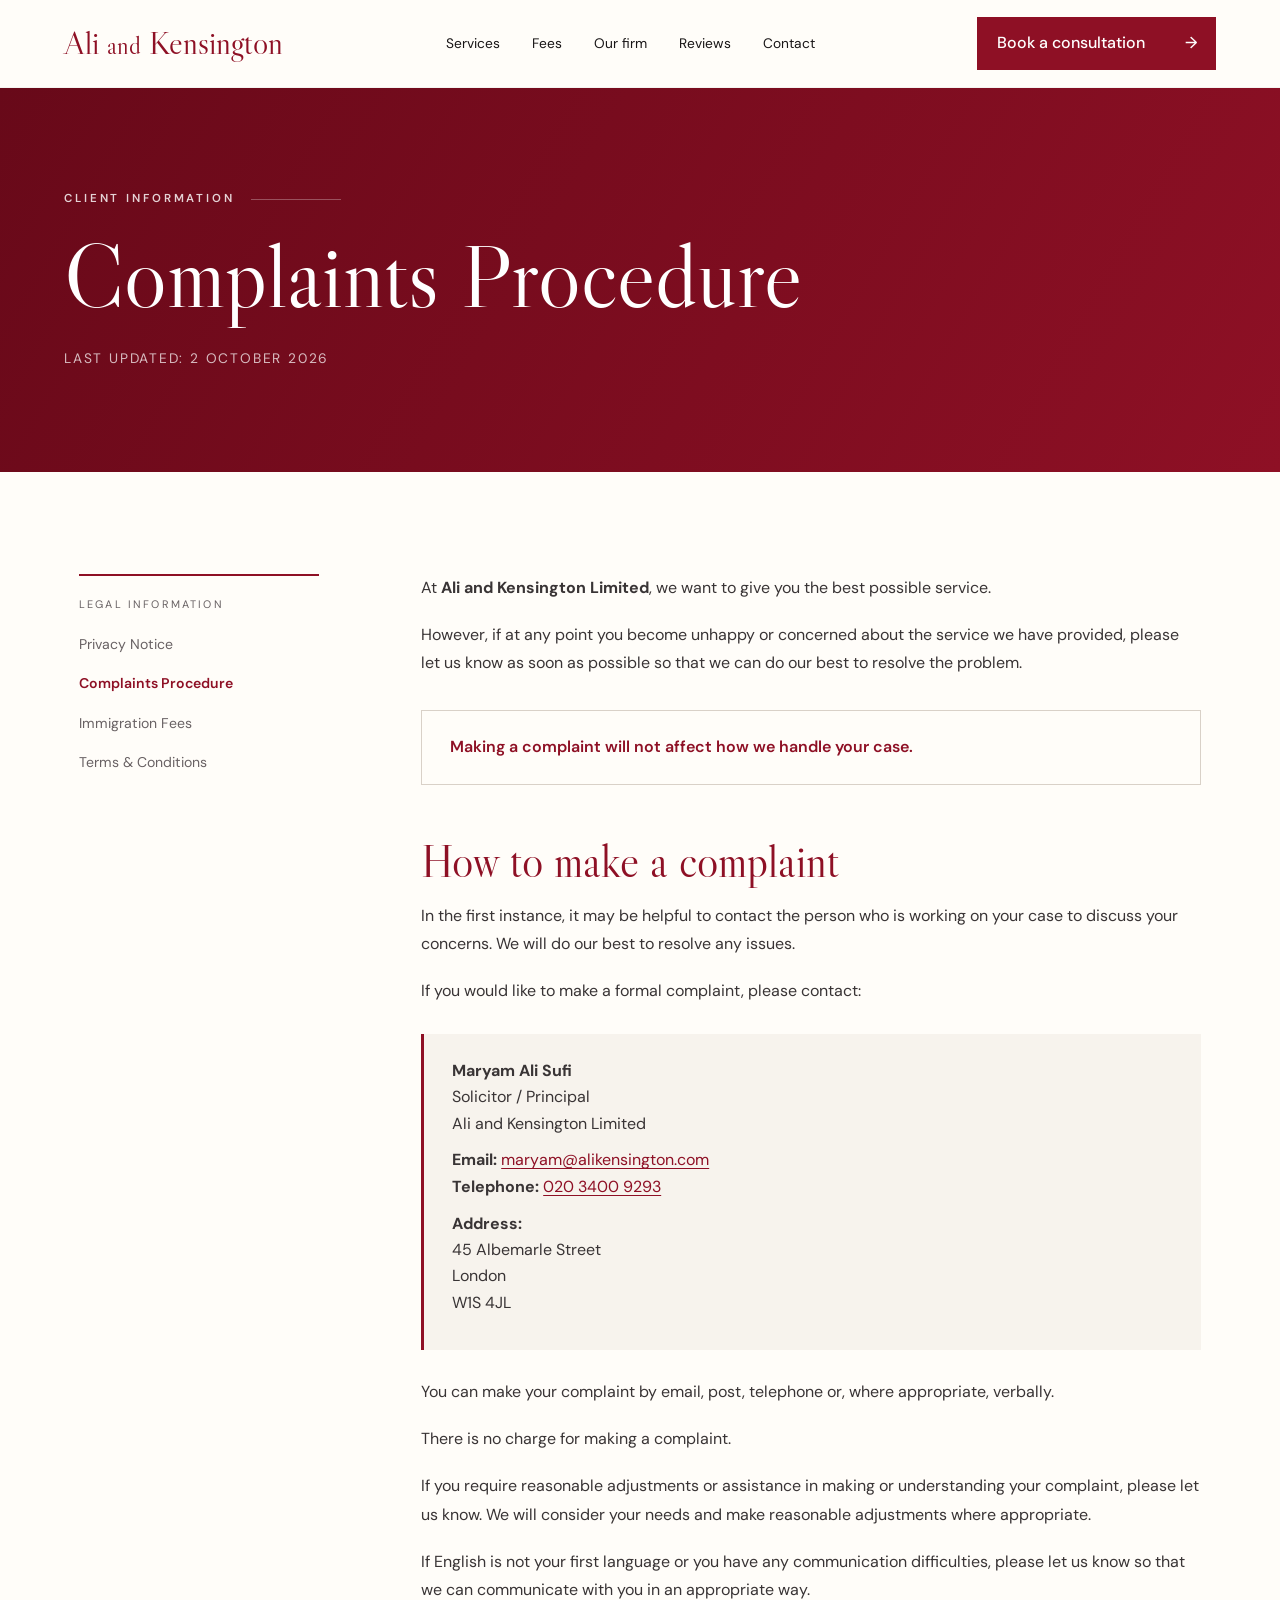
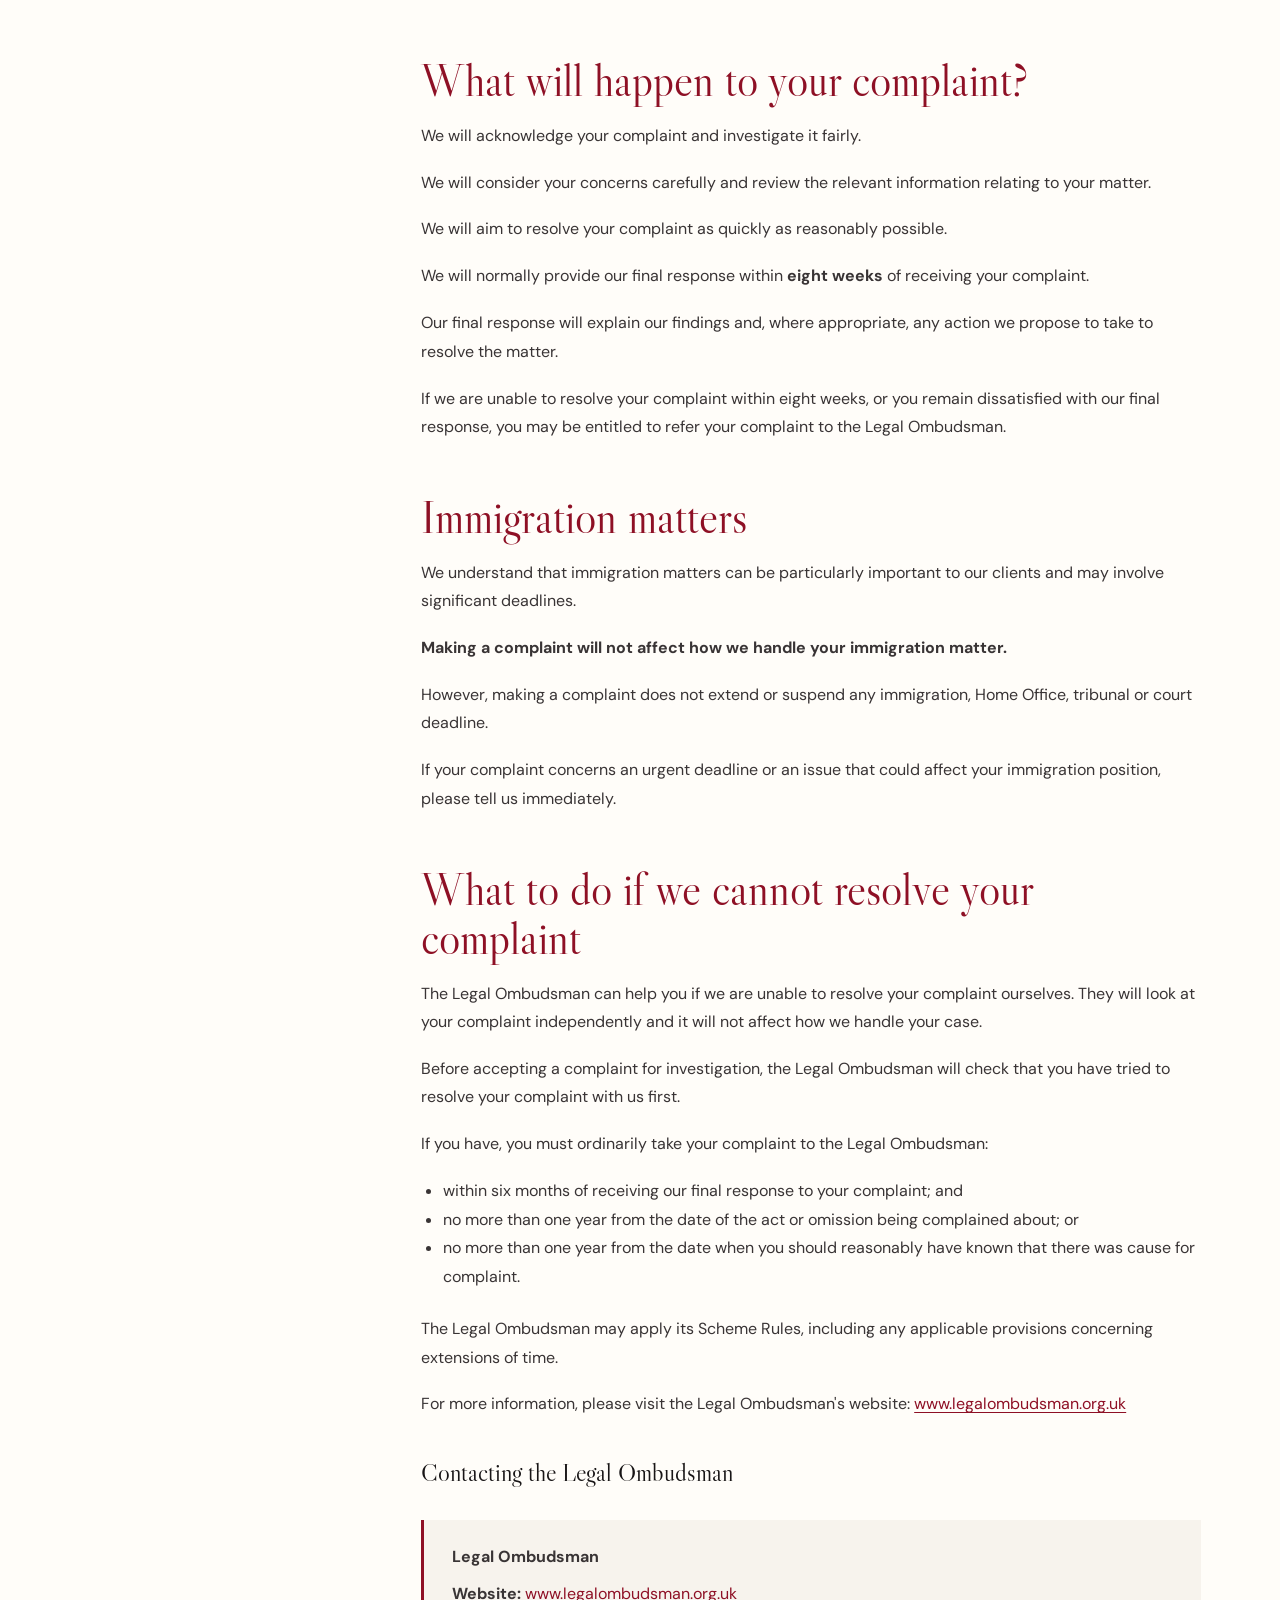
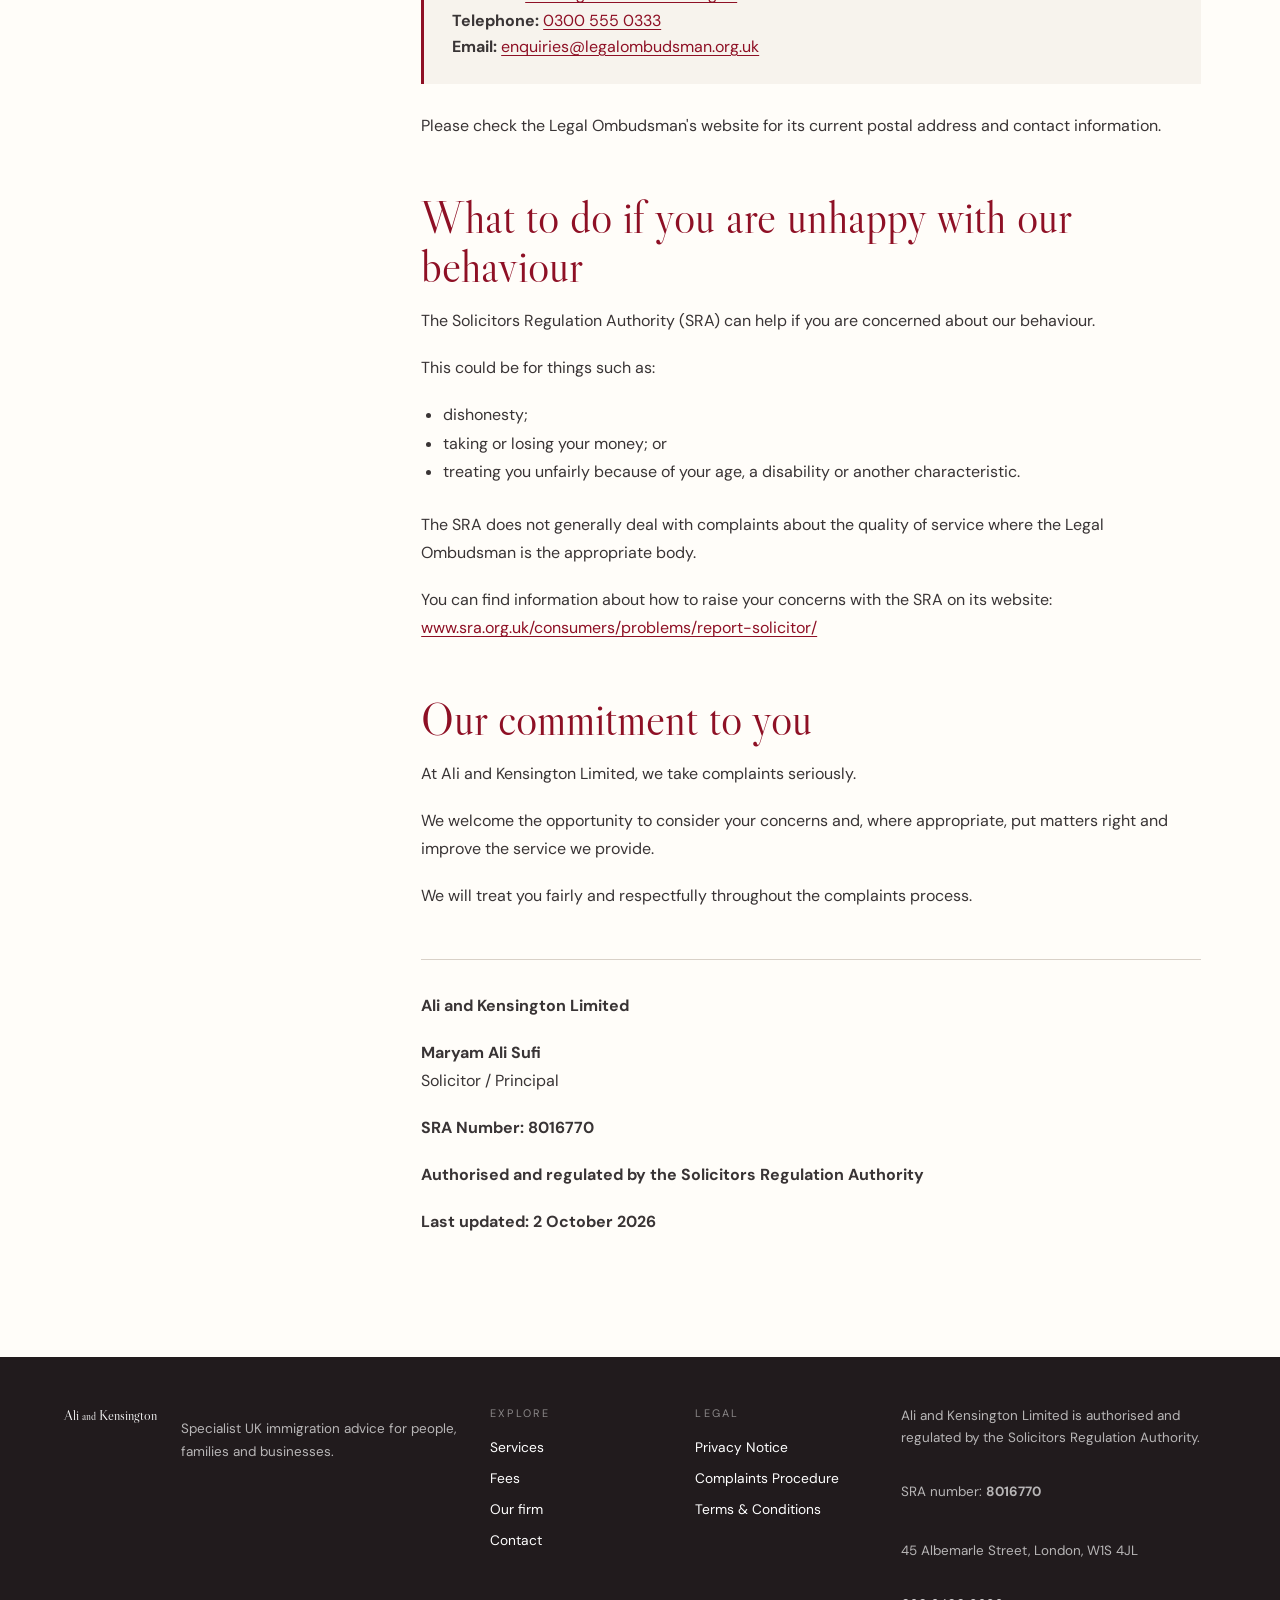
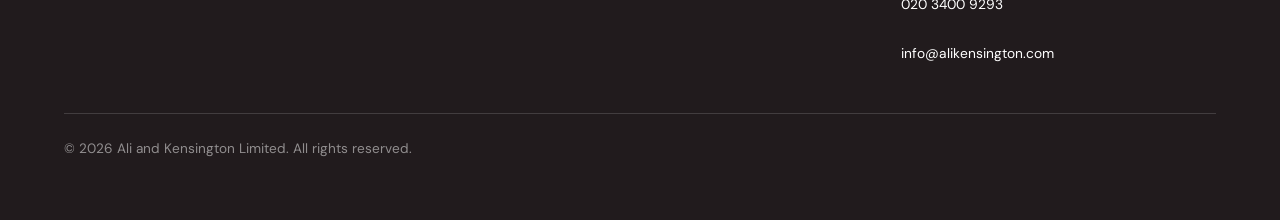
==== complaints.html @ 6d75849b "Add regulatory and legal information pages" ====
<!doctype html>
<html lang="en-GB">
<head>
  <meta charset="utf-8">
  <meta name="viewport" content="width=device-width, initial-scale=1">
  <meta name="description" content="Complaints procedure for Ali and Kensington Limited.">
  <meta name="theme-color" content="#8e1025">
  <title>Complaints Procedure | Ali and Kensington</title>
  <link rel="preconnect" href="https://fonts.googleapis.com">
  <link rel="preconnect" href="https://fonts.gstatic.com" crossorigin>
  <link href="https://fonts.googleapis.com/css2?family=DM+Sans:wght@400;500;600&family=Libre+Caslon+Display&display=swap" rel="stylesheet">
  <link rel="stylesheet" href="styles.css">
  <link rel="stylesheet" href="legal.css">
</head>
<body>
  <a class="skip-link" href="#main">Skip to content</a>
  <header class="site-header" data-header>
    <a class="wordmark" href="index.html" aria-label="Ali and Kensington home">Ali <span>and</span> Kensington</a>
    <button class="menu-toggle" type="button" aria-expanded="false" aria-controls="site-nav"><span></span><span></span><span></span><span class="sr-only">Open navigation</span></button>
    <nav id="site-nav" class="site-nav" aria-label="Main navigation">
      <a href="index.html#services">Services</a><a href="fees.html">Fees</a><a href="index.html#firm">Our firm</a><a href="index.html#reviews">Reviews</a><a href="index.html#contact">Contact</a>
    </nav>
    <a class="button header-cta" href="index.html#contact">Book a consultation <span aria-hidden="true">→</span></a>
  </header>
  <main id="main">
    <section class="legal-hero"><div class="legal-hero-inner"><p class="eyebrow">Client information</p><h1>Complaints Procedure</h1><p class="legal-hero-meta">Last updated: 2 October 2026</p></div></section>
    <div class="legal-layout">
      <nav class="legal-nav" aria-label="Legal pages"><p>Legal information</p><a href="privacy.html">Privacy Notice</a><a href="complaints.html" aria-current="page">Complaints Procedure</a><a href="fees.html">Immigration Fees</a><a href="terms.html">Terms &amp; Conditions</a></nav>
      <article class="legal-content">
        <p>At <strong>Ali and Kensington Limited</strong>, we want to give you the best possible service.</p>
        <p>However, if at any point you become unhappy or concerned about the service we have provided, please let us know as soon as possible so that we can do our best to resolve the problem.</p>
        <div class="legal-callout">Making a complaint will not affect how we handle your case.</div>

        <h2>How to make a complaint</h2>
        <p>In the first instance, it may be helpful to contact the person who is working on your case to discuss your concerns. We will do our best to resolve any issues.</p>
        <p>If you would like to make a formal complaint, please contact:</p>
        <div class="legal-contact">
          <p><strong>Maryam Ali Sufi</strong><br>Solicitor / Principal<br>Ali and Kensington Limited</p>
          <p><strong>Email:</strong> <a href="mailto:maryam@alikensington.com">maryam@alikensington.com</a><br><strong>Telephone:</strong> <a href="tel:+442034009293">020 3400 9293</a></p>
          <address><strong>Address:</strong><br>45 Albemarle Street<br>London<br>W1S 4JL</address>
        </div>
        <p>You can make your complaint by email, post, telephone or, where appropriate, verbally.</p>
        <p>There is no charge for making a complaint.</p>
        <p>If you require reasonable adjustments or assistance in making or understanding your complaint, please let us know. We will consider your needs and make reasonable adjustments where appropriate.</p>
        <p>If English is not your first language or you have any communication difficulties, please let us know so that we can communicate with you in an appropriate way.</p>

        <h2>What will happen to your complaint?</h2>
        <p>We will acknowledge your complaint and investigate it fairly.</p>
        <p>We will consider your concerns carefully and review the relevant information relating to your matter.</p>
        <p>We will aim to resolve your complaint as quickly as reasonably possible.</p>
        <p>We will normally provide our final response within <strong>eight weeks</strong> of receiving your complaint.</p>
        <p>Our final response will explain our findings and, where appropriate, any action we propose to take to resolve the matter.</p>
        <p>If we are unable to resolve your complaint within eight weeks, or you remain dissatisfied with our final response, you may be entitled to refer your complaint to the Legal Ombudsman.</p>

        <h2>Immigration matters</h2>
        <p>We understand that immigration matters can be particularly important to our clients and may involve significant deadlines.</p>
        <p><strong>Making a complaint will not affect how we handle your immigration matter.</strong></p>
        <p>However, making a complaint does not extend or suspend any immigration, Home Office, tribunal or court deadline.</p>
        <p>If your complaint concerns an urgent deadline or an issue that could affect your immigration position, please tell us immediately.</p>

        <h2>What to do if we cannot resolve your complaint</h2>
        <p>The Legal Ombudsman can help you if we are unable to resolve your complaint ourselves. They will look at your complaint independently and it will not affect how we handle your case.</p>
        <p>Before accepting a complaint for investigation, the Legal Ombudsman will check that you have tried to resolve your complaint with us first.</p>
        <p>If you have, you must ordinarily take your complaint to the Legal Ombudsman:</p>
        <ul><li>within six months of receiving our final response to your complaint; and</li><li>no more than one year from the date of the act or omission being complained about; or</li><li>no more than one year from the date when you should reasonably have known that there was cause for complaint.</li></ul>
        <p>The Legal Ombudsman may apply its Scheme Rules, including any applicable provisions concerning extensions of time.</p>
        <p>For more information, please visit the Legal Ombudsman's website: <a href="https://www.legalombudsman.org.uk/" target="_blank" rel="noreferrer">www.legalombudsman.org.uk</a></p>

        <h3>Contacting the Legal Ombudsman</h3>
        <div class="legal-contact"><p><strong>Legal Ombudsman</strong></p><p><strong>Website:</strong> <a href="https://www.legalombudsman.org.uk/" target="_blank" rel="noreferrer">www.legalombudsman.org.uk</a><br><strong>Telephone:</strong> <a href="tel:03005550333">0300 555 0333</a><br><strong>Email:</strong> <a href="mailto:enquiries@legalombudsman.org.uk">enquiries@legalombudsman.org.uk</a></p></div>
        <p>Please check the Legal Ombudsman's website for its current postal address and contact information.</p>

        <h2>What to do if you are unhappy with our behaviour</h2>
        <p>The Solicitors Regulation Authority (SRA) can help if you are concerned about our behaviour.</p>
        <p>This could be for things such as:</p>
        <ul><li>dishonesty;</li><li>taking or losing your money; or</li><li>treating you unfairly because of your age, a disability or another characteristic.</li></ul>
        <p>The SRA does not generally deal with complaints about the quality of service where the Legal Ombudsman is the appropriate body.</p>
        <p>You can find information about how to raise your concerns with the SRA on its website: <a href="https://www.sra.org.uk/consumers/problems/report-solicitor/" target="_blank" rel="noreferrer">www.sra.org.uk/consumers/problems/report-solicitor/</a></p>

        <h2>Our commitment to you</h2>
        <p>At Ali and Kensington Limited, we take complaints seriously.</p>
        <p>We welcome the opportunity to consider your concerns and, where appropriate, put matters right and improve the service we provide.</p>
        <p>We will treat you fairly and respectfully throughout the complaints process.</p>
        <div class="legal-signoff"><p><strong>Ali and Kensington Limited</strong></p><p><strong>Maryam Ali Sufi</strong><br>Solicitor / Principal</p><p><strong>SRA Number: 8016770</strong></p><p><strong>Authorised and regulated by the Solicitors Regulation Authority</strong></p><p><strong>Last updated: 2 October 2026</strong></p></div>
      </article>
    </div>
  </main>
  <footer class="site-footer">
    <div class="footer-brand"><a class="wordmark" href="index.html">Ali <span>and</span> Kensington</a><p>Specialist UK immigration advice for people, families and businesses.</p></div>
    <nav class="footer-links" aria-label="Services and contact"><p>Explore</p><a href="index.html#services">Services</a><a href="fees.html">Fees</a><a href="index.html#firm">Our firm</a><a href="index.html#contact">Contact</a></nav>
    <nav class="footer-links" aria-label="Legal information"><p>Legal</p><a href="privacy.html">Privacy Notice</a><a href="complaints.html">Complaints Procedure</a><a href="terms.html">Terms &amp; Conditions</a></nav>
    <div class="footer-regulatory"><p>Ali and Kensington Limited is authorised and regulated by the Solicitors Regulation Authority.</p><p>SRA number: <strong>8016770</strong></p><address>45 Albemarle Street, London, W1S 4JL</address><a href="tel:+442034009293">020 3400 9293</a><a href="mailto:info@alikensington.com">info@alikensington.com</a></div>
    <p class="copyright">© <span data-year></span> Ali and Kensington Limited. All rights reserved.</p>
  </footer>
  <script src="script.js"></script>
</body>
</html>
---- styles.css ----
:root{--burgundy:#8e1025;--burgundy-dark:#680919;--ivory:#f7f3ed;--paper:#fffdf9;--ink:#181516;--muted:#686163;--line:#d9d1c8;--sans:"DM Sans",sans-serif;--serif:"Libre Caslon Display",Georgia,serif}
*{box-sizing:border-box}html{scroll-behavior:smooth}body{margin:0;background:var(--paper);color:var(--ink);font-family:var(--sans);line-height:1.55}a{color:inherit}.skip-link{position:fixed;left:1rem;top:-5rem;background:var(--ink);color:#fff;padding:.75rem 1rem;z-index:100}.skip-link:focus{top:1rem}.sr-only{position:absolute;width:1px;height:1px;padding:0;margin:-1px;overflow:hidden;clip:rect(0,0,0,0);white-space:nowrap;border:0}.site-header{height:88px;display:grid;grid-template-columns:auto 1fr auto;align-items:center;gap:3rem;padding:0 clamp(1.5rem,5vw,5rem);background:rgba(255,253,249,.96);position:relative;z-index:20;border-bottom:1px solid rgba(0,0,0,.04)}.wordmark{text-decoration:none;color:var(--burgundy);font-family:var(--serif);font-size:clamp(1.45rem,2.5vw,2.4rem);white-space:nowrap}.wordmark span{font-size:.78em}.site-nav{justify-self:center;display:flex;gap:2rem}.site-nav a,.site-footer a{text-decoration:none;font-size:.86rem}.site-nav a:hover,.site-footer a:hover{color:var(--burgundy)}.button{display:inline-flex;align-items:center;justify-content:space-between;gap:2.5rem;background:var(--burgundy);color:#fff;text-decoration:none;padding:1rem 1.35rem;font-weight:500;border:1px solid var(--burgundy);transition:.2s ease}.button:hover{background:var(--burgundy-dark);transform:translateY(-1px)}.header-cta{padding:.85rem 1.15rem}.menu-toggle{display:none;background:none;border:0;padding:.5rem}.menu-toggle span:not(.sr-only){display:block;width:25px;height:2px;background:var(--burgundy);margin:5px}.hero{min-height:650px;display:grid;grid-template-columns:3fr 2fr;background:var(--ivory)}.hero-copy{display:flex;flex-direction:column;justify-content:center;padding:5rem clamp(1.5rem,5vw,5rem)}.eyebrow{text-transform:uppercase;letter-spacing:.25em;font-size:.72rem;font-weight:600;margin:0 0 1.5rem;display:flex;align-items:center;gap:1rem}.eyebrow:after{content:"";width:90px;height:1px;background:currentColor;opacity:.35}.hero h1,.section h2,.consultation h2{font-family:var(--serif);font-weight:400;line-height:1.02;margin:0}.hero h1{font-size:clamp(3.3rem,6vw,6.2rem);color:var(--burgundy);max-width:800px}.hero-intro{font-size:clamp(1.05rem,1.5vw,1.35rem);max-width:650px;color:#3e393a;margin:1.5rem 0 2rem}.experience{display:flex;align-items:center;gap:1rem;margin:0 0 2rem}.experience strong{font-family:var(--serif);font-size:3.4rem;font-weight:400;color:var(--burgundy);border-right:1px solid #b99ca1;padding-right:1rem;line-height:1}.experience span{text-transform:uppercase;letter-spacing:.23em;font-size:.7rem}.hero-copy>.button{align-self:flex-start}.hero-image{background:url("assets/london-hero.jpg") center/cover no-repeat;min-height:580px}.section{padding:6rem clamp(1.5rem,5vw,5rem)}.section-heading{display:grid;grid-template-columns:1.6fr .8fr;gap:7rem;align-items:end;margin-bottom:3rem}.section-heading h2,.proof h2{font-size:clamp(2.8rem,4.6vw,5rem);max-width:850px}.section-heading>div:last-child{max-width:440px}.text-link{display:inline-block;color:var(--burgundy);text-decoration:none;margin-top:1rem;font-weight:600}.service-grid{display:grid;grid-template-columns:repeat(5,1fr);gap:1px;background:var(--line);border:1px solid var(--line)}.service-grid article{background:var(--ivory);padding:2rem 1.5rem;min-height:300px;display:flex;flex-direction:column}.service-icon{font-family:var(--serif);color:var(--burgundy);font-size:1.4rem}.service-grid h3,.proof-grid h3{font-family:var(--serif);font-size:1.55rem;font-weight:400;margin:1.2rem 0 .5rem}.service-grid p,.proof-grid p{color:var(--muted);font-size:.9rem}.service-grid a{margin-top:auto;color:var(--burgundy);text-decoration:none;font-size:.86rem;font-weight:600}.proof{background:#f1ece5;display:grid;grid-template-columns:1fr 1.4fr;gap:5rem;align-items:center}.proof-grid{display:grid;grid-template-columns:repeat(3,1fr)}.proof-grid article{padding:1rem 2rem;border-left:1px solid var(--line)}.proof-grid span{color:var(--burgundy);font-size:.75rem;letter-spacing:.2em}.consultation{background:linear-gradient(110deg,var(--burgundy),#720b1c 68%,#3f0710);color:#fff;padding:5rem clamp(1.5rem,5vw,5rem);display:grid;grid-template-columns:1.7fr 1fr;gap:5rem;align-items:center}.consultation h2{font-size:clamp(3rem,5vw,5.6rem)}.consultation p{font-size:1.1rem}.consultation address{font-style:normal;border-left:1px solid rgba(255,255,255,.35);padding-left:3rem;display:flex;flex-direction:column}.consultation address strong{font-family:var(--serif);font-size:1.5rem;margin-bottom:.5rem}.button-light{background:var(--paper);color:var(--burgundy);border-color:var(--paper);margin-top:1.5rem;align-self:flex-start}.site-footer{padding:3rem clamp(1.5rem,5vw,5rem);display:grid;grid-template-columns:1fr 1fr auto;gap:2rem;align-items:center}.site-footer>p{color:var(--muted);font-size:.85rem}.site-footer>div{display:flex;gap:1.5rem}.copyright{grid-column:1/-1;border-top:1px solid var(--line);padding-top:1.5rem;margin-top:1rem}.menu-open{overflow:hidden}
@media(max-width:1050px){.site-header{gap:1.5rem}.site-nav{gap:1rem}.header-cta{display:none}.hero{grid-template-columns:1.2fr 1fr}.section-heading{gap:3rem}.service-grid{grid-template-columns:repeat(2,1fr)}.service-grid article:last-child{grid-column:1/-1}.proof{grid-template-columns:1fr}.site-footer{grid-template-columns:1fr auto}.site-footer>p:not(.copyright){display:none}}
@media(max-width:760px){.site-header{height:76px;padding:0 1.25rem;grid-template-columns:1fr auto}.menu-toggle{display:block}.site-nav{display:none;position:absolute;top:76px;inset-inline:0;background:var(--paper);padding:1.5rem;flex-direction:column;border-top:1px solid var(--line);box-shadow:0 18px 30px rgba(30,10,10,.12)}.site-nav.open{display:flex}.hero{display:flex;flex-direction:column;min-height:auto}.hero-copy{padding:4rem 1.25rem 3rem}.hero h1{font-size:clamp(3rem,14vw,4.5rem)}.hero-image{min-height:390px;order:-1}.section{padding:4.5rem 1.25rem}.section-heading{grid-template-columns:1fr;gap:1.5rem}.section-heading h2,.proof h2{font-size:2.9rem}.service-grid{grid-template-columns:1fr}.service-grid article,.service-grid article:last-child{grid-column:auto;min-height:235px}.proof{gap:2rem}.proof-grid{grid-template-columns:1fr}.proof-grid article{padding:1.5rem 0;border-left:0;border-top:1px solid var(--line)}.consultation{grid-template-columns:1fr;gap:2rem;padding:4rem 1.25rem}.consultation address{padding-left:0;border-left:0;border-top:1px solid rgba(255,255,255,.35);padding-top:2rem}.site-footer{grid-template-columns:1fr}.site-footer>div{flex-wrap:wrap}.copyright{grid-column:auto}}
@media(prefers-reduced-motion:reduce){html{scroll-behavior:auto}*,*:before,*:after{transition:none!important}}

.reviews{background:var(--paper)}
.reviews-heading{display:grid;grid-template-columns:1.5fr .7fr;gap:5rem;align-items:end;margin-bottom:3.5rem}
.reviews-heading h2{font-size:clamp(2.8rem,4.8vw,5rem);max-width:820px}
.reviews-heading>p{max-width:420px;color:var(--muted);font-size:1.02rem}
.review-grid{display:grid;grid-template-columns:repeat(6,minmax(0,1fr));gap:1.25rem;align-items:start}
.review-card{grid-column:span 2;background:var(--ivory);border:1px solid var(--line);padding:2rem;display:flex;flex-direction:column;min-height:100%;box-shadow:0 18px 45px rgba(46,28,30,.045)}
.review-card:nth-child(4),.review-card:nth-child(5){grid-column:span 3}
.stars{color:#b38319;font-size:1.05rem;letter-spacing:.15em;line-height:1;margin-bottom:1.35rem}
.review-card blockquote{margin:0;color:#343031;font-size:.94rem;line-height:1.72}
.review-card blockquote p:first-child{margin-top:0}
.review-card blockquote p:last-child{margin-bottom:0}
.review-card footer{margin-top:2rem;padding-top:1.25rem;border-top:1px solid var(--line);display:flex;flex-direction:column;gap:.15rem}
.review-card footer strong{font-family:var(--serif);font-size:1.25rem;font-weight:400;color:var(--burgundy)}
.review-card footer span{font-size:.75rem;text-transform:uppercase;letter-spacing:.14em;color:var(--muted)}

@media(max-width:1050px){.reviews-heading{gap:3rem}.review-grid{grid-template-columns:repeat(2,minmax(0,1fr))}.review-card,.review-card:nth-child(4),.review-card:nth-child(5){grid-column:span 1}.review-card:last-child{grid-column:1/-1}}
@media(max-width:760px){.reviews-heading{grid-template-columns:1fr;gap:1rem;margin-bottom:2.25rem}.reviews-heading h2{font-size:2.9rem}.reviews-heading>p{margin:0}.review-grid{grid-template-columns:1fr;gap:1rem}.review-card,.review-card:nth-child(4),.review-card:nth-child(5),.review-card:last-child{grid-column:1;padding:1.5rem}.review-card blockquote{font-size:.91rem}.stars{font-size:1rem}}

.people-section{background:var(--burgundy);color:#fff;padding:clamp(4rem,7vw,7rem) clamp(1.5rem,5vw,5rem);display:grid;grid-template-columns:minmax(280px,.72fr) minmax(0,1.28fr);gap:clamp(3rem,7vw,7rem);align-items:center;overflow:hidden}
.people-copy{max-width:560px}
.people-copy h2{font-family:var(--serif);font-size:clamp(3rem,4.8vw,5.2rem);font-weight:400;line-height:1.02;margin:0 0 1.75rem}
.people-copy>p:not(.eyebrow){color:rgba(255,255,255,.78);font-size:1.05rem;line-height:1.75;margin-bottom:1.5rem}
.people-copy .text-link{color:#fff;border-bottom:1px solid rgba(255,255,255,.45);padding-bottom:.25rem}
.people-gallery{display:grid;grid-template-columns:minmax(0,.88fr) minmax(0,1.12fr);grid-template-rows:repeat(2,minmax(190px,1fr));gap:1rem;min-height:620px}
.people-photo{margin:0;overflow:hidden;background:#d8cec3;position:relative}
.people-photo-tall{grid-row:1/-1}
.people-photo img{width:100%;height:100%;display:block;object-fit:cover;filter:saturate(.82) contrast(.97);transition:transform .5s ease}
.people-photo-tall img{object-position:center}
.people-photo:nth-child(2) img{object-position:center 35%}
.people-photo:nth-child(3) img{object-position:center 45%}
.people-photo:hover img{transform:scale(1.015)}

@media(max-width:1050px){.people-section{grid-template-columns:1fr;gap:3rem}.people-copy{max-width:720px}.people-gallery{min-height:560px}}
@media(max-width:760px){.people-section{padding:4.5rem 1.25rem}.people-copy h2{font-size:2.9rem}.people-gallery{grid-template-columns:1fr 1fr;grid-template-rows:340px 190px;gap:.65rem;min-height:0}.people-photo-tall{grid-column:1/-1;grid-row:auto}.people-photo-tall img{object-position:center 42%}.people-photo:nth-child(2),.people-photo:nth-child(3){min-height:190px}}
@media(max-width:420px){.people-gallery{grid-template-columns:1fr;grid-template-rows:330px 200px 200px}.people-photo-tall{grid-column:auto}}

/* Review carousel */
.reviews-intro{max-width:420px;color:var(--muted);font-size:1.02rem}
.reviews-intro>p{margin:0}
.carousel-controls{display:flex;gap:.65rem;margin-top:1.4rem}
.carousel-button{width:46px;height:46px;border:1px solid var(--line);border-radius:50%;background:var(--paper);color:var(--burgundy);font:inherit;font-size:1.15rem;cursor:pointer;transition:background .2s ease,color .2s ease,transform .2s ease}
.carousel-button:hover,.carousel-button:focus-visible{background:var(--burgundy);color:#fff;transform:translateY(-1px)}
.review-grid{display:flex;grid-template-columns:none;gap:1.25rem;overflow-x:auto;scroll-snap-type:x mandatory;scroll-behavior:smooth;scrollbar-width:none;overscroll-behavior-inline:contain;align-items:stretch;padding:0 0 .5rem}
.review-grid::-webkit-scrollbar{display:none}
.review-card,.review-card:nth-child(4),.review-card:nth-child(5){grid-column:auto;flex:0 0 calc((100% - 2.5rem)/3);scroll-snap-align:start;min-height:auto}
.review-more{display:none;margin-top:1rem;padding:0;border:0;background:transparent;color:var(--burgundy);font:600 .86rem var(--sans);text-decoration:underline;text-underline-offset:.25em;cursor:pointer;align-self:flex-start}
.review-dialog{width:min(720px,calc(100% - 2rem));max-height:min(82vh,820px);padding:0;border:0;background:var(--paper);color:var(--ink);box-shadow:0 30px 90px rgba(30,10,15,.32)}
.review-dialog::backdrop{background:rgba(24,12,15,.68);backdrop-filter:blur(3px)}
.review-dialog-inner{padding:clamp(1.5rem,5vw,3.5rem);overflow:auto;max-height:82vh;position:relative}
.review-dialog-close{position:absolute;right:1rem;top:1rem;width:42px;height:42px;border:1px solid var(--line);border-radius:50%;background:var(--paper);color:var(--ink);font:300 1.8rem/1 var(--sans);cursor:pointer}
.review-dialog-copy{font-size:1rem;line-height:1.75;padding-right:1rem}
.review-dialog footer{margin-top:2rem;padding-top:1.25rem;border-top:1px solid var(--line);display:flex;flex-direction:column}
.review-dialog footer strong{font-family:var(--serif);font-size:1.4rem;font-weight:400;color:var(--burgundy)}
.review-dialog footer span{font-size:.75rem;text-transform:uppercase;letter-spacing:.14em;color:var(--muted)}
.dialog-open{overflow:hidden}

@media(max-width:1050px){.review-card,.review-card:nth-child(4),.review-card:nth-child(5),.review-card:last-child{grid-column:auto;flex-basis:calc((100% - 1.25rem)/2)}}
@media(max-width:760px){.reviews-intro{max-width:none}.carousel-controls{margin-top:1.1rem}.review-grid{display:flex;grid-template-columns:none;gap:1rem;margin-inline:-1.25rem;padding:0 1.25rem .5rem;scroll-padding-inline:1.25rem}.review-card,.review-card:nth-child(4),.review-card:nth-child(5),.review-card:last-child{grid-column:auto;flex:0 0 calc(100vw - 3rem);padding:1.5rem}.review-card blockquote.is-truncated{position:relative;max-height:13.25rem;overflow:hidden}.review-card blockquote.is-truncated:after{content:"";position:absolute;inset:auto 0 0;height:4rem;background:linear-gradient(to bottom,rgba(247,243,237,0),var(--ivory) 82%)}.review-more{display:inline-block}.review-dialog{width:calc(100% - 1.5rem);max-height:88vh}.review-dialog-inner{max-height:88vh;padding:4rem 1.35rem 1.75rem}.review-dialog-copy{font-size:.94rem;padding-right:0}}

/* Full-bleed video hero */
.hero{position:relative;isolation:isolate;display:flex;align-items:center;min-height:min(780px,calc(100svh - 88px));overflow:hidden;background:#2b1419}
.hero-media{position:absolute;z-index:-2;inset:0;pointer-events:none}
.hero-video{position:absolute;inset:0;width:100%;height:100%;object-fit:cover;object-position:center;border:0;opacity:0;transition:opacity 1.2s linear;pointer-events:none}
.hero-video.is-active{opacity:1}
.hero-video::-webkit-media-controls,.hero-video::-webkit-media-controls-enclosure,.hero-video::-webkit-media-controls-panel,.hero-video::-webkit-media-controls-play-button,.hero-video::-webkit-media-controls-start-playback-button{display:none!important;-webkit-appearance:none}
.hero-shade{position:absolute;z-index:-1;inset:0;background:linear-gradient(90deg,rgba(20,7,11,.88) 0%,rgba(36,10,16,.7) 38%,rgba(25,9,13,.32) 72%,rgba(15,6,8,.42) 100%),linear-gradient(0deg,rgba(17,5,8,.32),transparent 45%);pointer-events:none}
.hero-copy{position:relative;z-index:1;width:100%;max-width:980px;padding-block:5.5rem;color:#fff}
.hero h1{color:#fff;text-shadow:0 2px 28px rgba(0,0,0,.2)}
.hero-intro{color:rgba(255,255,255,.88);max-width:620px}
.hero .experience strong{color:#fff;border-right-color:rgba(255,255,255,.45)}
.hero-copy>.button{background:var(--burgundy);border-color:rgba(255,255,255,.16);box-shadow:0 12px 35px rgba(29,4,10,.26)}

@media(max-width:760px){.hero{min-height:calc(100svh - 76px);justify-content:flex-end;align-items:stretch}.hero-video{object-position:center}.hero-shade{background:linear-gradient(0deg,rgba(20,7,11,.94) 0%,rgba(32,10,15,.68) 55%,rgba(16,6,9,.28) 100%)}.hero-copy{justify-content:flex-end;padding:5rem 1.25rem 3.5rem}.hero h1{font-size:clamp(3rem,14vw,4.5rem)}}
@media(prefers-reduced-motion:reduce){.hero-media{display:none}}

/* Regulatory footer */
.site-footer{grid-template-columns:minmax(220px,1.25fr) repeat(2,minmax(130px,.55fr)) minmax(260px,1fr);align-items:start;background:#211b1d;color:#fff}
.site-footer .wordmark{color:#fff}
.footer-brand p,.footer-regulatory p{color:rgba(255,255,255,.68);font-size:.84rem;line-height:1.65}
.footer-brand p{max-width:300px}
.footer-links{display:flex;flex-direction:column;gap:.6rem}
.footer-links p{margin:0 0 .35rem;text-transform:uppercase;letter-spacing:.2em;font-size:.68rem;color:rgba(255,255,255,.48)}
.site-footer .footer-links a,.footer-regulatory a{font-size:.86rem;color:#fff;text-decoration:none}
.site-footer .footer-links a:hover,.footer-regulatory a:hover{color:#e8b7bf}
.footer-regulatory{display:flex;flex-direction:column;align-items:flex-start}
.footer-regulatory p{margin:0 0 .5rem}
.footer-regulatory address{font-style:normal;color:rgba(255,255,255,.68);font-size:.84rem;margin:.35rem 0 .5rem}
.footer-regulatory a+a{margin-top:.25rem}
.site-footer .copyright{color:rgba(255,255,255,.5);border-top-color:rgba(255,255,255,.15)}
@media(max-width:1050px){.site-footer{grid-template-columns:1.2fr repeat(2,.7fr)}.footer-regulatory{grid-column:1/-1;border-top:1px solid rgba(255,255,255,.15);padding-top:1.5rem}.site-footer>p:not(.copyright){display:block}}
.footer-brand{display:block}
@media(max-width:1250px){.header-cta{display:none}}
@media(max-width:760px){.site-footer{grid-template-columns:1fr 1fr}.footer-brand,.footer-regulatory,.site-footer .copyright{grid-column:1/-1}.footer-brand{display:block;margin-bottom:1rem}.footer-regulatory{display:flex;margin-top:1rem}.site-footer .copyright{grid-column:1/-1}}
---- legal.css ----
.legal-hero{background:linear-gradient(120deg,var(--burgundy-dark),var(--burgundy));color:#fff;padding:clamp(4rem,8vw,7rem) clamp(1.5rem,5vw,5rem)}
.legal-hero-inner{max-width:1180px;margin:0 auto}
.legal-hero h1{font-family:var(--serif);font-size:clamp(3.4rem,7vw,6.8rem);font-weight:400;line-height:.98;margin:0;max-width:950px}
.legal-hero .eyebrow{color:rgba(255,255,255,.82)}
.legal-hero-meta{margin:1.75rem 0 0;color:rgba(255,255,255,.72);font-size:.86rem;text-transform:uppercase;letter-spacing:.13em}
.legal-layout{display:grid;grid-template-columns:240px minmax(0,780px);gap:clamp(3rem,8vw,8rem);justify-content:center;padding:clamp(4rem,8vw,7.5rem) clamp(1.5rem,5vw,5rem)}
.legal-nav{position:sticky;top:2rem;align-self:start;border-top:2px solid var(--burgundy);padding-top:1.25rem;display:flex;flex-direction:column;gap:.7rem}
.legal-nav p{margin:0 0 .4rem;text-transform:uppercase;letter-spacing:.2em;font-size:.68rem;color:var(--muted)}
.legal-nav a{color:var(--muted);text-decoration:none;font-size:.88rem;padding:.2rem 0}
.legal-nav a:hover,.legal-nav a[aria-current="page"]{color:var(--burgundy)}
.legal-nav a[aria-current="page"]{font-weight:600}
.legal-content{min-width:0}
.legal-content h2{font-family:var(--serif);font-size:clamp(2rem,3.5vw,3rem);font-weight:400;line-height:1.1;color:var(--burgundy);margin:3.25rem 0 1rem}
.legal-content h2:first-child{margin-top:0}
.legal-content h3{font-family:var(--serif);font-size:1.55rem;font-weight:400;margin:2.2rem 0 .7rem}
.legal-content p,.legal-content li{color:#393435;line-height:1.78}
.legal-content p{margin:0 0 1.15rem}
.legal-content address{font-style:normal;color:#393435;line-height:1.78;margin:0 0 1.15rem}
.legal-content ul{padding-left:1.35rem;margin:0 0 1.5rem}
.legal-content a{color:var(--burgundy);text-underline-offset:.2em}
.legal-contact{background:var(--ivory);border-left:3px solid var(--burgundy);padding:1.5rem 1.75rem;margin:1.75rem 0}
.legal-contact p,.legal-contact address{margin:0 0 .65rem;font-style:normal;line-height:1.65}
.legal-contact p:last-child{margin-bottom:0}
.legal-callout{border:1px solid var(--line);padding:1.5rem 1.75rem;margin:2rem 0;color:var(--burgundy);font-weight:600}
.legal-signoff{border-top:1px solid var(--line);margin-top:3rem;padding-top:2rem}
.fee-table-wrap{overflow-x:auto;margin:1.75rem 0 2rem;border:1px solid var(--line)}
.fee-table{width:100%;border-collapse:collapse;min-width:560px}
.fee-table th{background:var(--burgundy);color:#fff;text-align:left;font-size:.72rem;text-transform:uppercase;letter-spacing:.12em;padding:1rem 1.2rem}
.fee-table td{padding:.9rem 1.2rem;border-bottom:1px solid var(--line);vertical-align:top}
.fee-table tr:last-child td{border-bottom:0}
.fee-table tbody tr:nth-child(even){background:var(--ivory)}
.fee-table td:last-child{white-space:nowrap;font-weight:600;color:var(--burgundy)}
.legal-footer-note{font-size:.85rem;color:var(--muted);margin-top:3rem}
@media(max-width:900px){.legal-layout{grid-template-columns:1fr}.legal-nav{position:static;display:grid;grid-template-columns:repeat(2,minmax(0,1fr));gap:.65rem 1rem}.legal-nav p{grid-column:1/-1}.legal-nav a{border-bottom:1px solid var(--line);padding:.5rem 0}}
@media(max-width:760px){.legal-hero{padding:4rem 1.25rem}.legal-layout{padding:4rem 1.25rem;gap:3rem}.legal-hero h1{font-size:clamp(3.1rem,15vw,4.7rem)}.legal-content h2{font-size:2.3rem}.legal-contact,.legal-callout{padding:1.25rem}.fee-table{font-size:.9rem}}
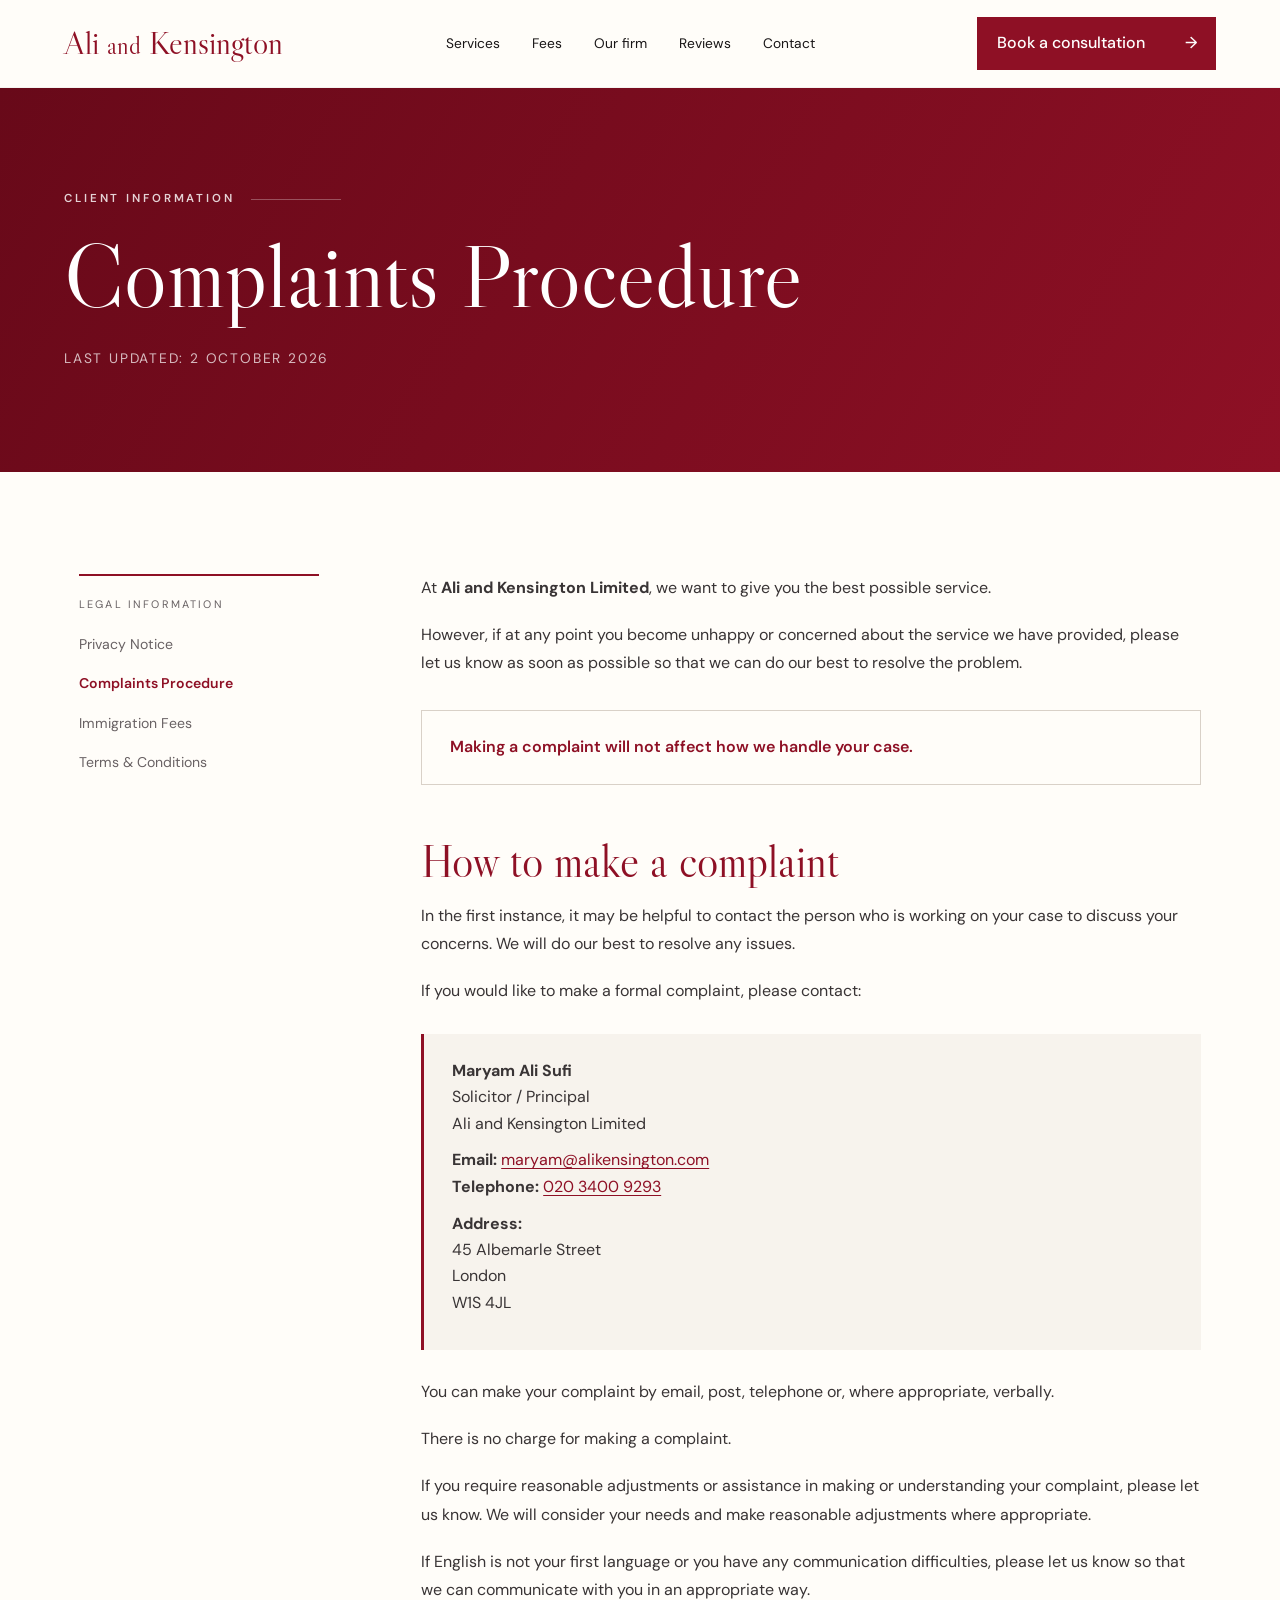
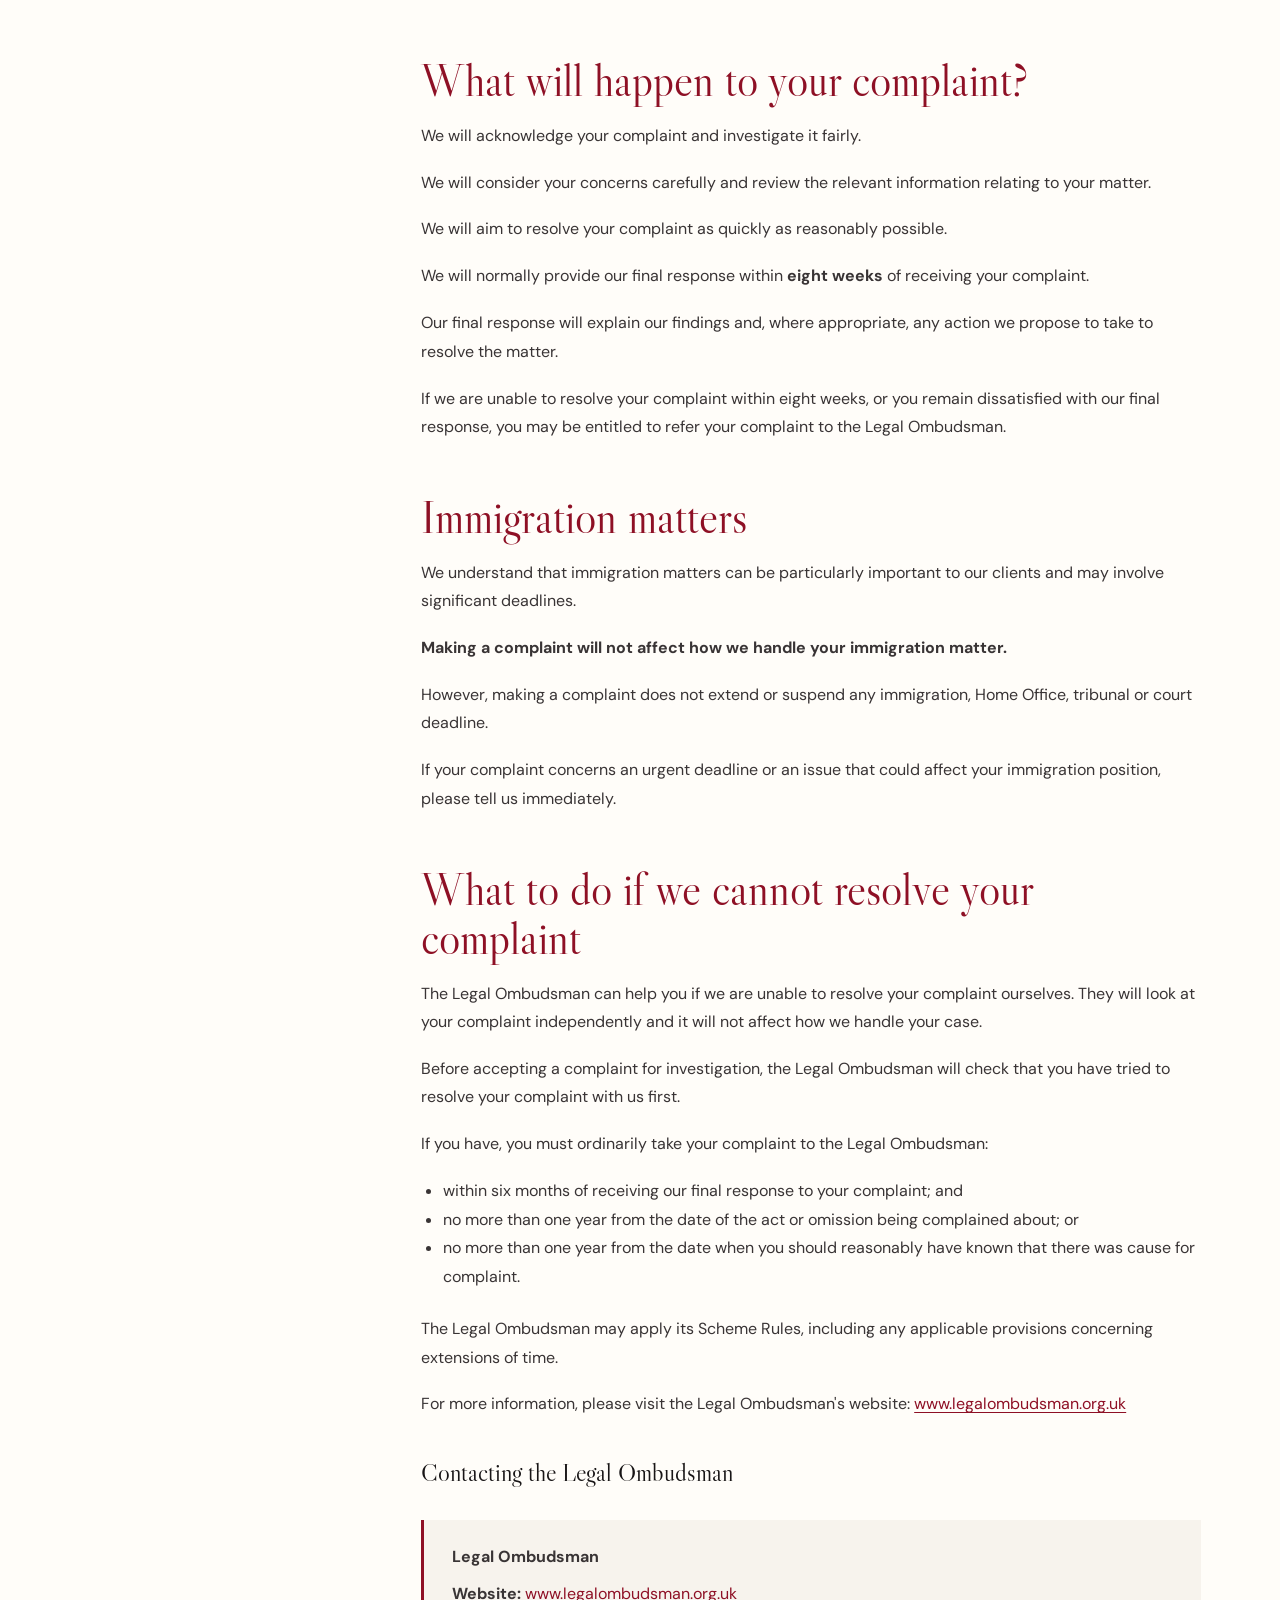
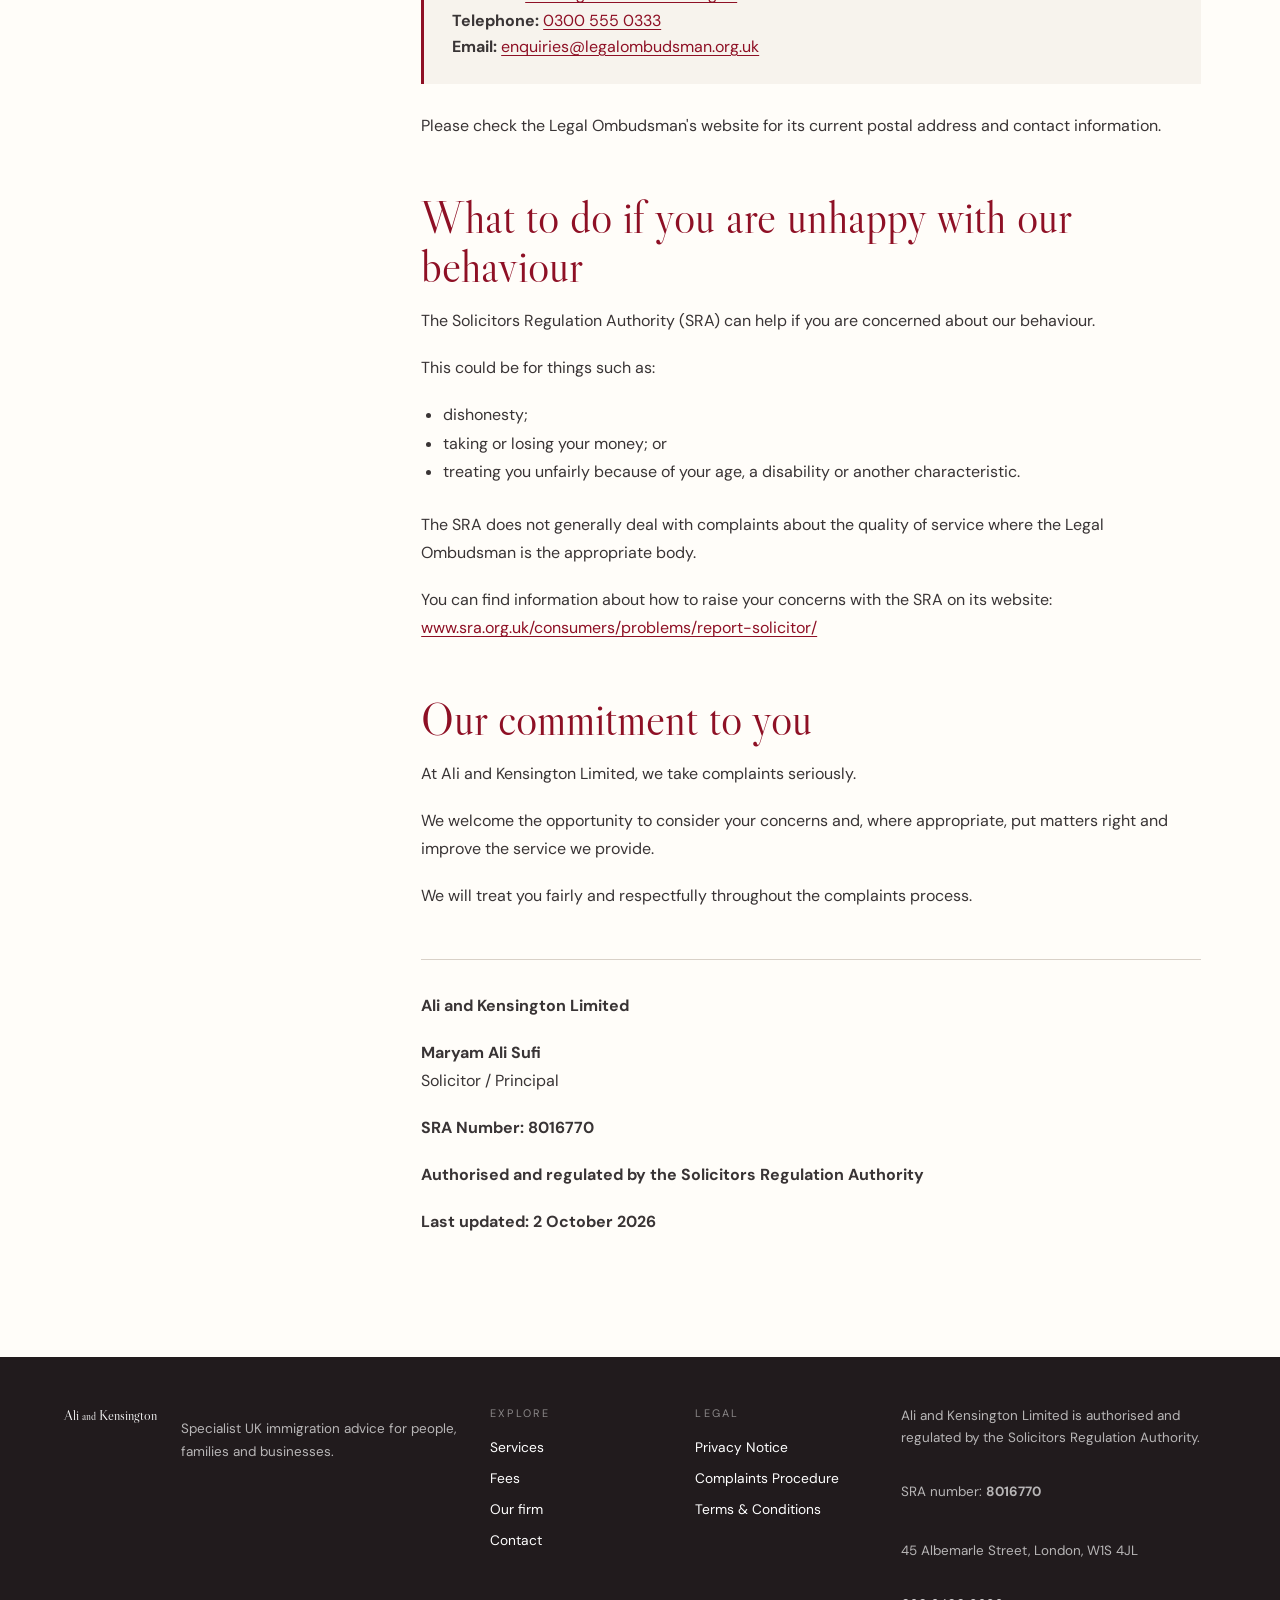
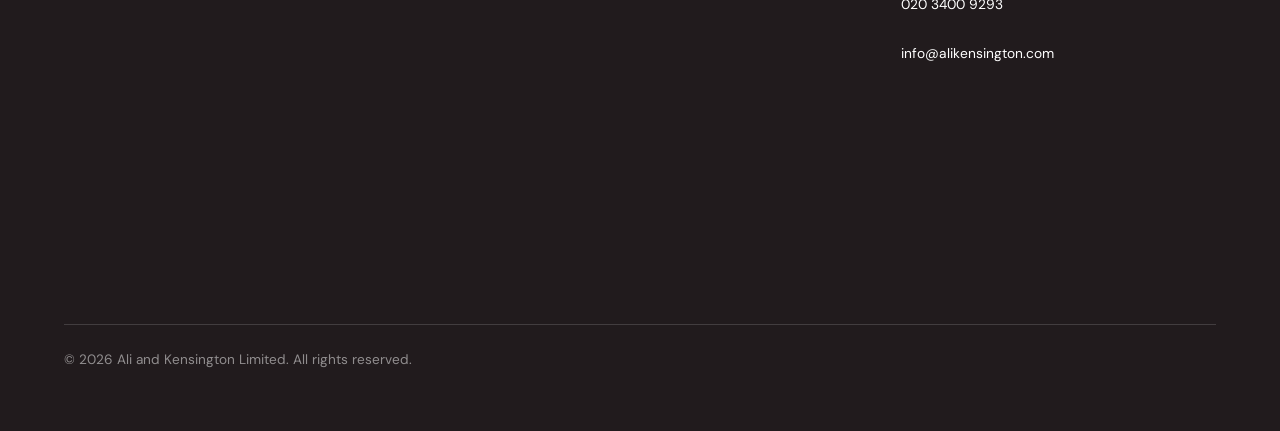
==== commit ad8bc8ca: "Add official SRA digital badge" ====
--- a/complaints.html
+++ b/complaints.html
@@ -90,6 +90,7 @@
     <nav class="footer-links" aria-label="Services and contact"><p>Explore</p><a href="index.html#services">Services</a><a href="fees.html">Fees</a><a href="index.html#firm">Our firm</a><a href="index.html#contact">Contact</a></nav>
     <nav class="footer-links" aria-label="Legal information"><p>Legal</p><a href="privacy.html">Privacy Notice</a><a href="complaints.html">Complaints Procedure</a><a href="terms.html">Terms &amp; Conditions</a></nav>
     <div class="footer-regulatory"><p>Ali and Kensington Limited is authorised and regulated by the Solicitors Regulation Authority.</p><p>SRA number: <strong>8016770</strong></p><address>45 Albemarle Street, London, W1S 4JL</address><a href="tel:+442034009293">020 3400 9293</a><a href="mailto:info@alikensington.com">info@alikensington.com</a></div>
+    <div class="sra-badge footer-sra-badge"><div class="sra-badge-ratio"><iframe title="SRA Digital Badge" frameborder="0" scrolling="no" allowtransparency="true" src="https://cdn.yoshki.com/iframe/55845r.html"></iframe></div></div>
     <p class="copyright">© <span data-year></span> Ali and Kensington Limited. All rights reserved.</p>
   </footer>
   <script src="script.js"></script>
--- a/styles.css
+++ b/styles.css
@@ -97,3 +97,12 @@
 .footer-brand{display:block}
 @media(max-width:1250px){.header-cta{display:none}}
 @media(max-width:760px){.site-footer{grid-template-columns:1fr 1fr}.footer-brand,.footer-regulatory,.site-footer .copyright{grid-column:1/-1}.footer-brand{display:block;margin-bottom:1rem}.footer-regulatory{display:flex;margin-top:1rem}.site-footer .copyright{grid-column:1/-1}}
+
+/* Official SRA digital badge - authorised 275px by 163px size */
+.sra-badge{width:275px;max-width:275px;max-height:163px;overflow:hidden}
+.sra-badge-ratio{position:relative;width:275px;height:163px;overflow:hidden}
+.sra-badge iframe{position:absolute;inset:0;width:275px;height:163px;border:0;margin:0;padding:0;background:transparent}
+.hero-sra-badge{position:absolute;z-index:2;right:clamp(1.5rem,5vw,5rem);bottom:2rem}
+.footer-sra-badge{grid-column:4;justify-self:end;margin-top:1rem}
+@media(max-width:1050px){.footer-sra-badge{grid-column:1/-1;justify-self:end}}
+@media(max-width:760px){.hero-sra-badge{right:1.25rem;top:1.25rem;bottom:auto}.footer-sra-badge{grid-column:1/-1;justify-self:end;margin-top:.5rem}}
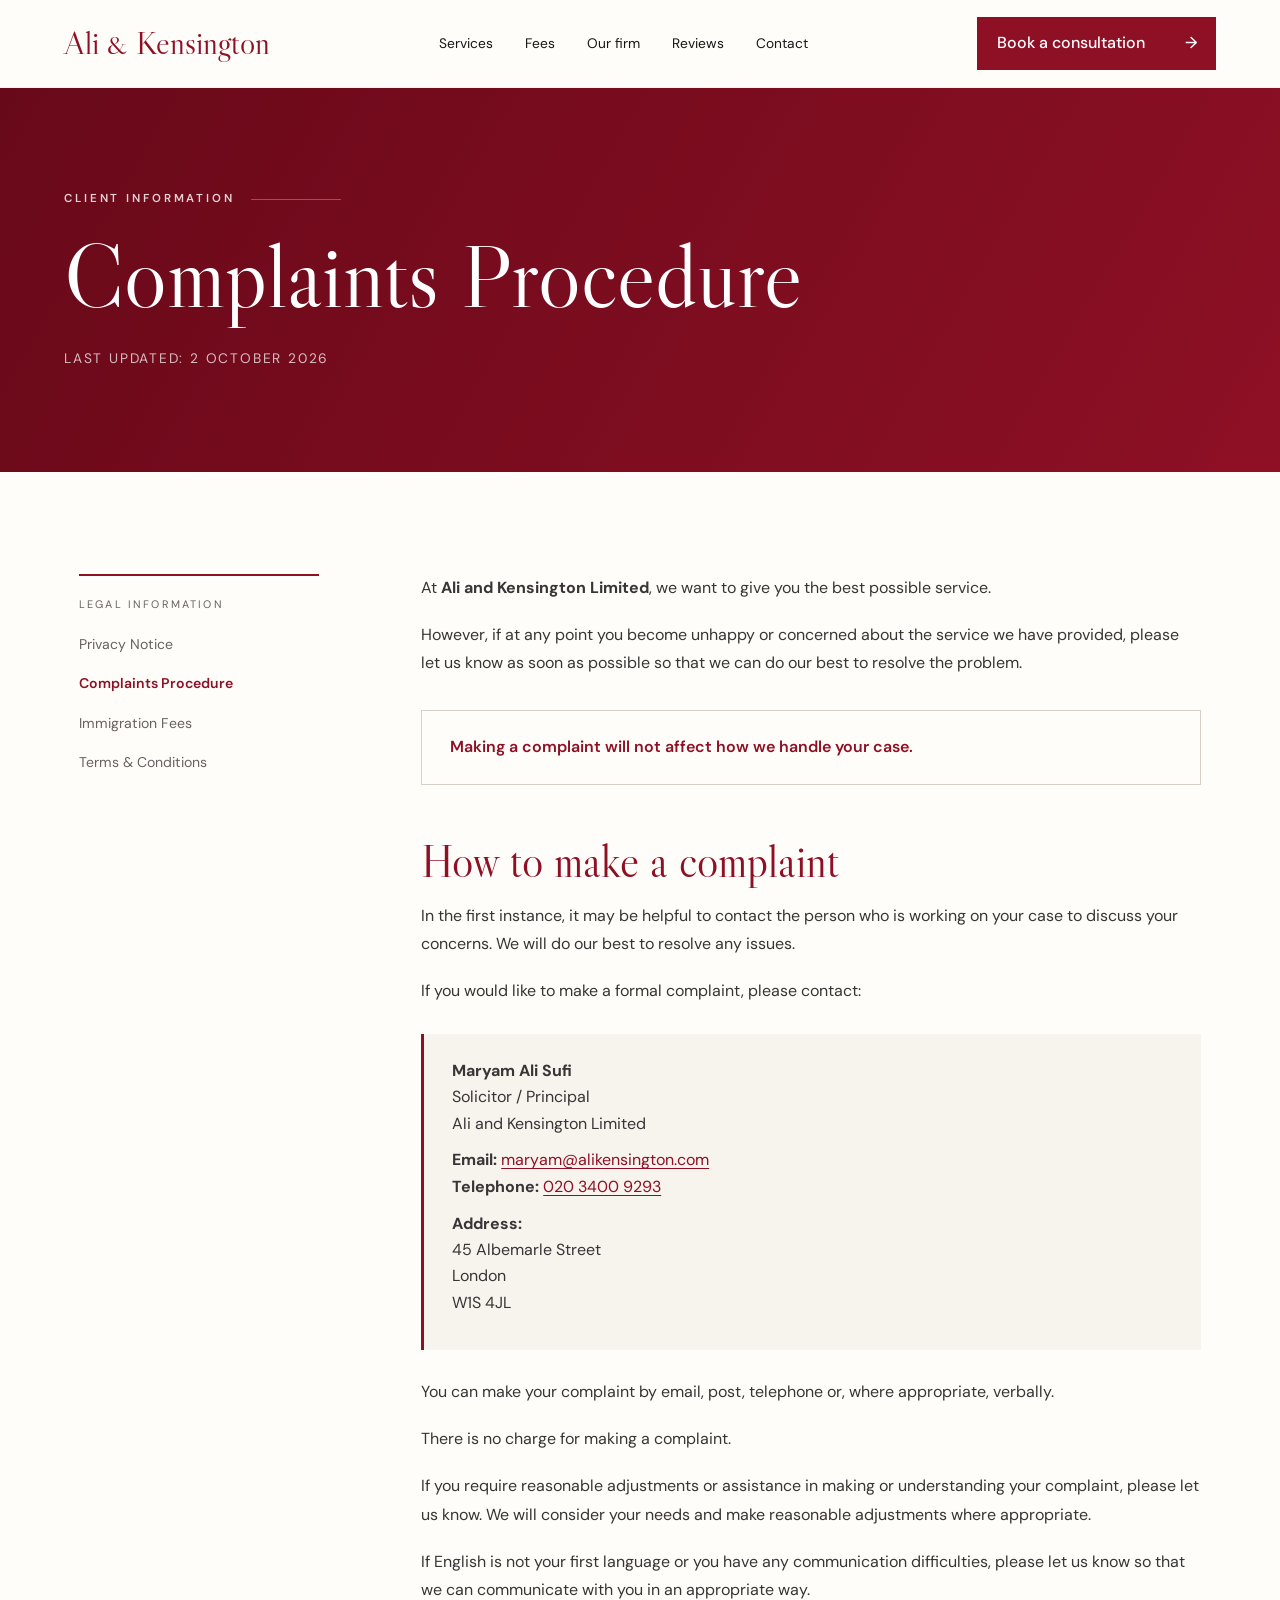
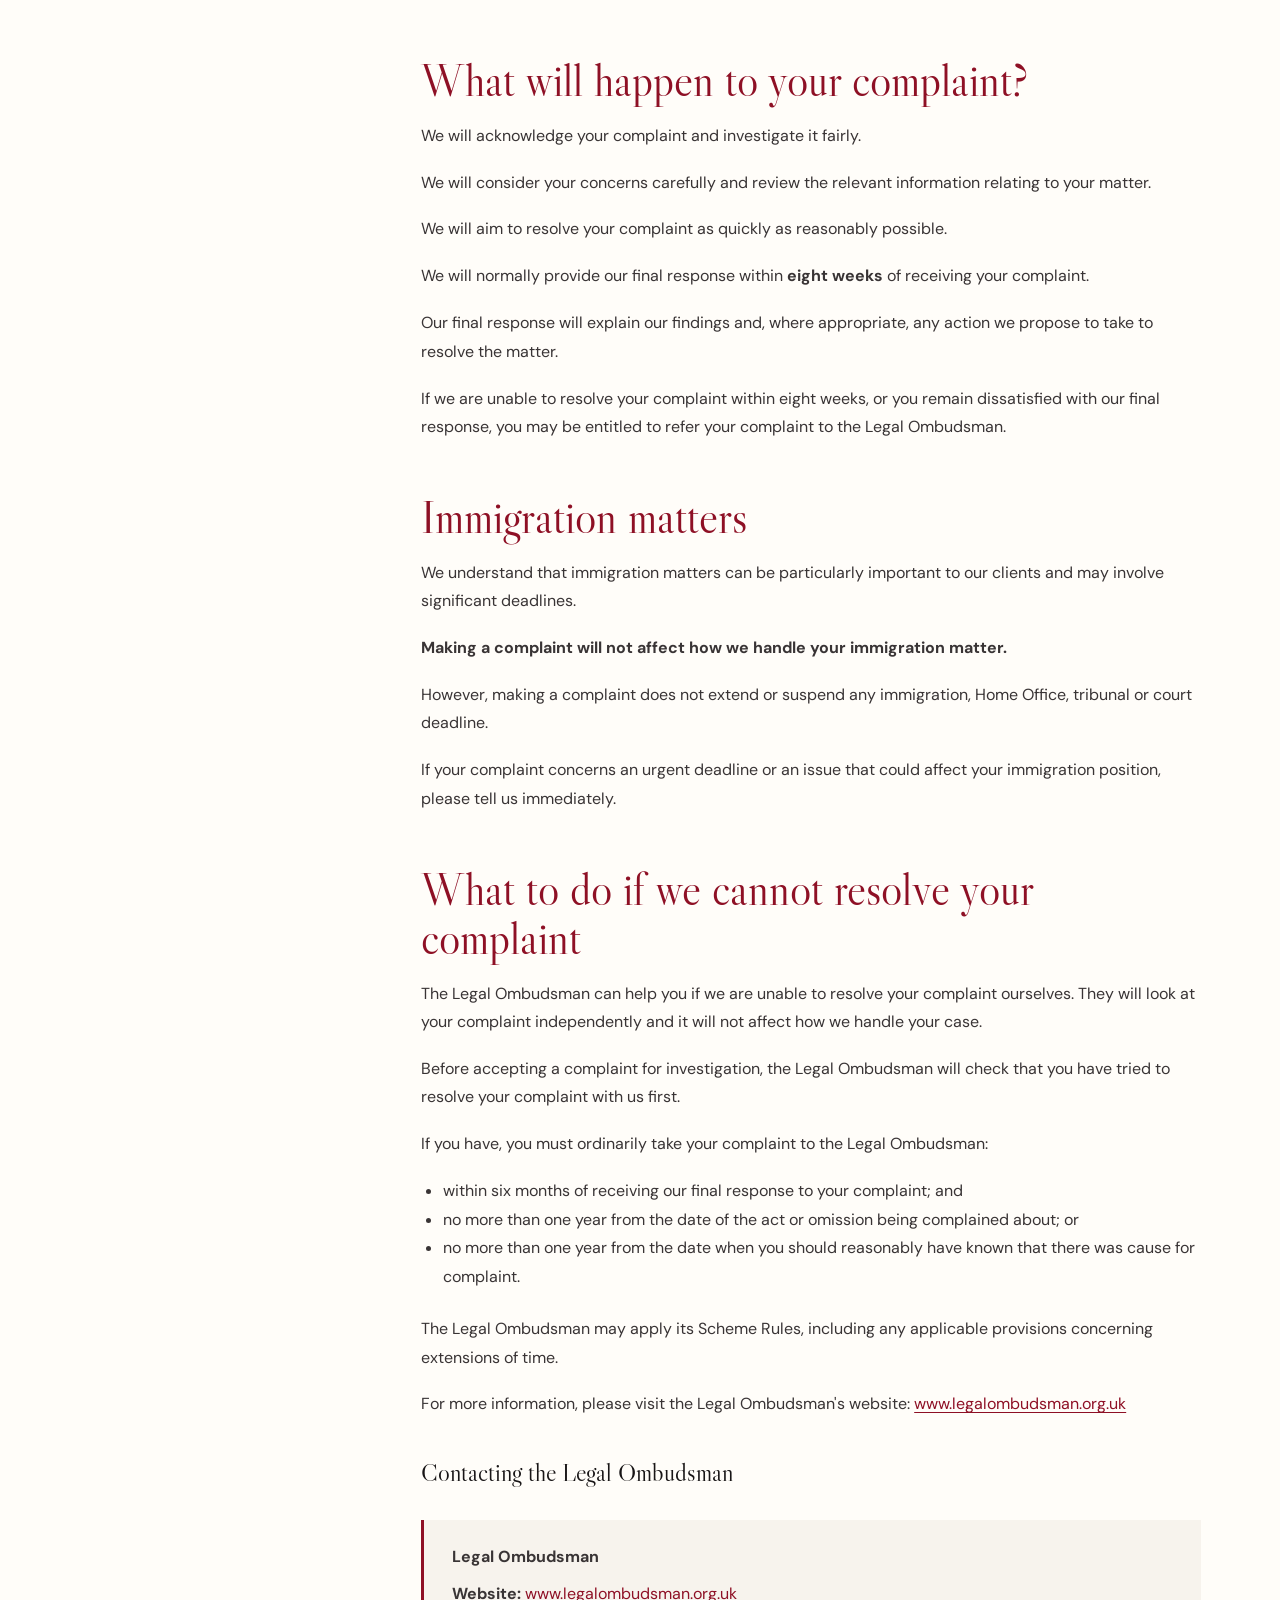
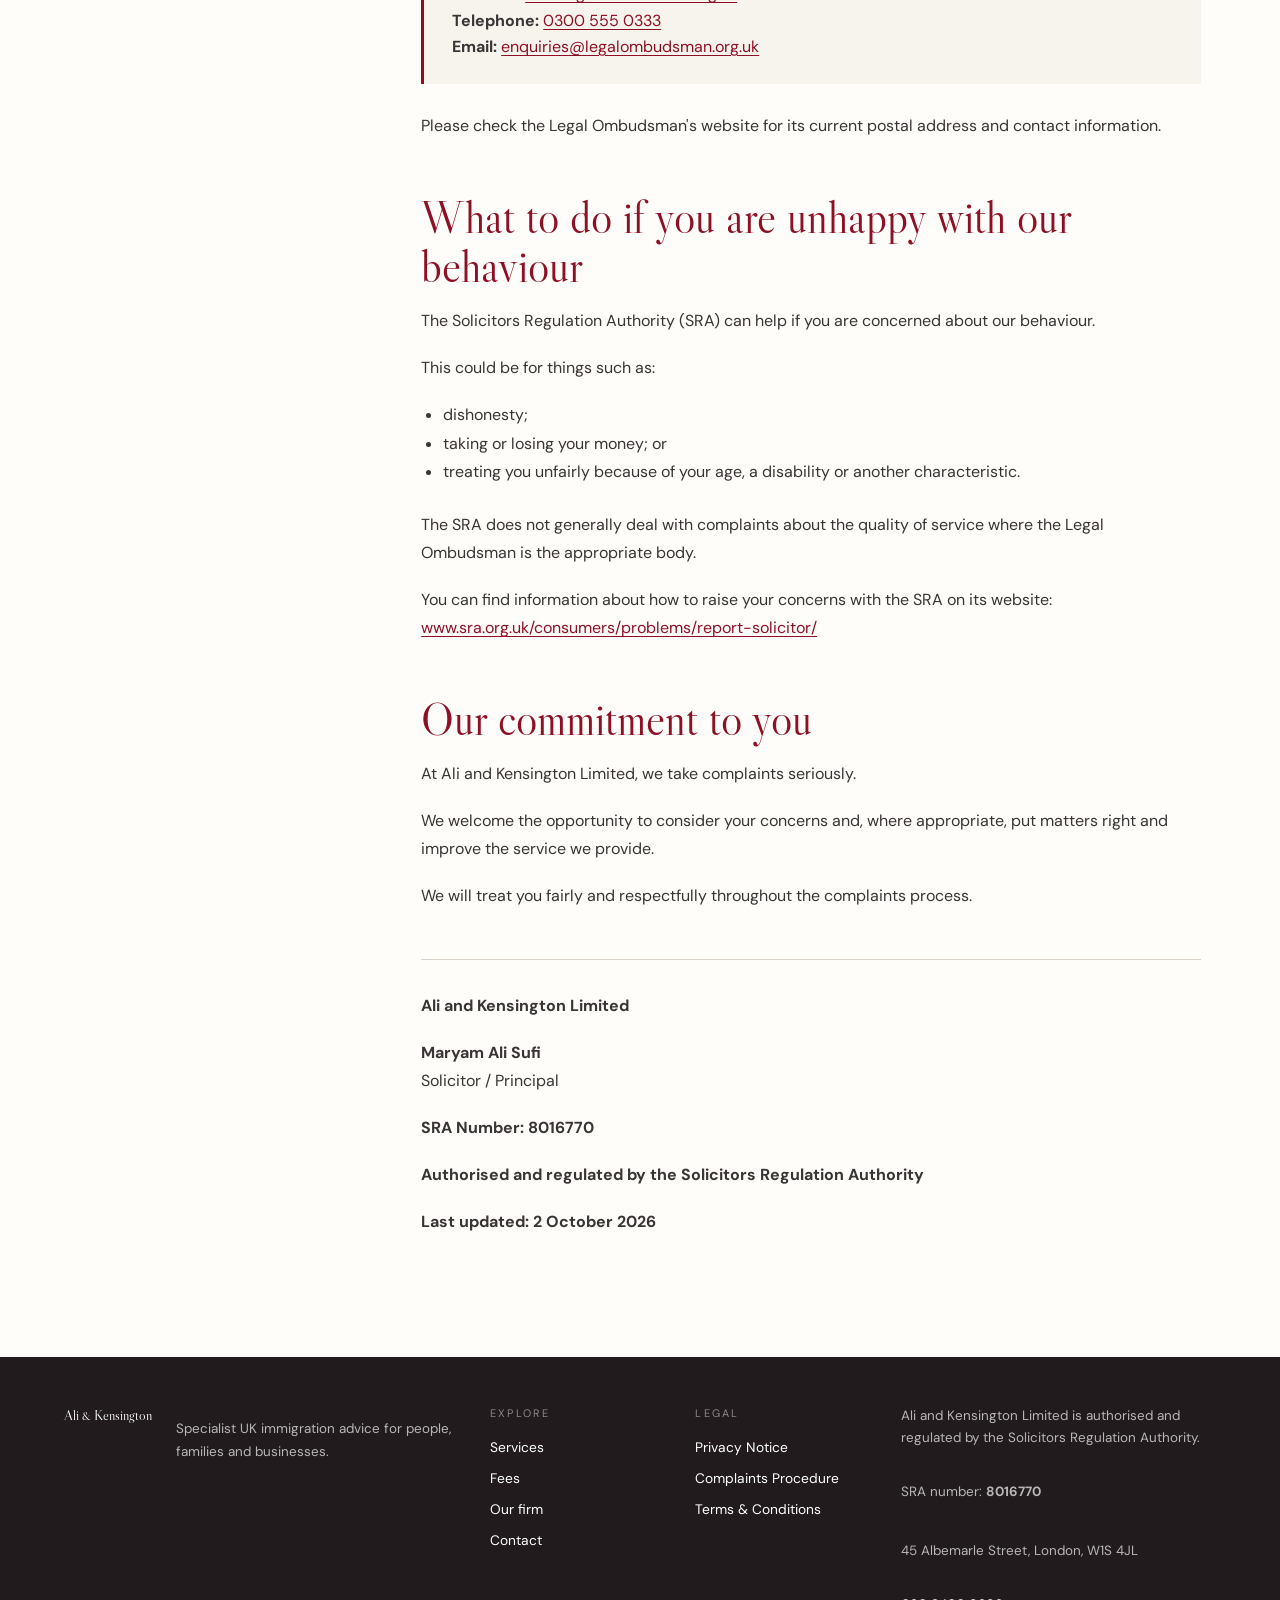
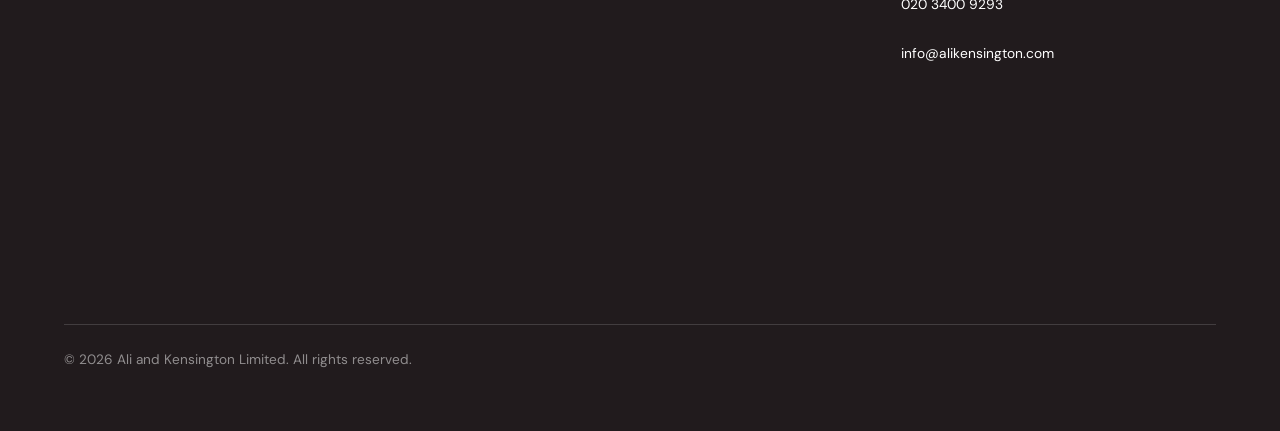
==== commit dd1d1a5e: "Update visual brand to Ali & Kensington" ====
--- a/complaints.html
+++ b/complaints.html
@@ -5,7 +5,7 @@
   <meta name="viewport" content="width=device-width, initial-scale=1">
   <meta name="description" content="Complaints procedure for Ali and Kensington Limited.">
   <meta name="theme-color" content="#8e1025">
-  <title>Complaints Procedure | Ali and Kensington</title>
+  <title>Complaints Procedure | Ali &amp; Kensington</title>
   <link rel="preconnect" href="https://fonts.googleapis.com">
   <link rel="preconnect" href="https://fonts.gstatic.com" crossorigin>
   <link href="https://fonts.googleapis.com/css2?family=DM+Sans:wght@400;500;600&family=Libre+Caslon+Display&display=swap" rel="stylesheet">
@@ -15,7 +15,7 @@
 <body>
   <a class="skip-link" href="#main">Skip to content</a>
   <header class="site-header" data-header>
-    <a class="wordmark" href="index.html" aria-label="Ali and Kensington home">Ali <span>and</span> Kensington</a>
+    <a class="wordmark" href="index.html" aria-label="Ali and Kensington home">Ali <span>&amp;</span> Kensington</a>
     <button class="menu-toggle" type="button" aria-expanded="false" aria-controls="site-nav"><span></span><span></span><span></span><span class="sr-only">Open navigation</span></button>
     <nav id="site-nav" class="site-nav" aria-label="Main navigation">
       <a href="index.html#services">Services</a><a href="fees.html">Fees</a><a href="index.html#firm">Our firm</a><a href="index.html#reviews">Reviews</a><a href="index.html#contact">Contact</a>
@@ -86,7 +86,7 @@
     </div>
   </main>
   <footer class="site-footer">
-    <div class="footer-brand"><a class="wordmark" href="index.html">Ali <span>and</span> Kensington</a><p>Specialist UK immigration advice for people, families and businesses.</p></div>
+    <div class="footer-brand"><a class="wordmark" href="index.html">Ali <span>&amp;</span> Kensington</a><p>Specialist UK immigration advice for people, families and businesses.</p></div>
     <nav class="footer-links" aria-label="Services and contact"><p>Explore</p><a href="index.html#services">Services</a><a href="fees.html">Fees</a><a href="index.html#firm">Our firm</a><a href="index.html#contact">Contact</a></nav>
     <nav class="footer-links" aria-label="Legal information"><p>Legal</p><a href="privacy.html">Privacy Notice</a><a href="complaints.html">Complaints Procedure</a><a href="terms.html">Terms &amp; Conditions</a></nav>
     <div class="footer-regulatory"><p>Ali and Kensington Limited is authorised and regulated by the Solicitors Regulation Authority.</p><p>SRA number: <strong>8016770</strong></p><address>45 Albemarle Street, London, W1S 4JL</address><a href="tel:+442034009293">020 3400 9293</a><a href="mailto:info@alikensington.com">info@alikensington.com</a></div>
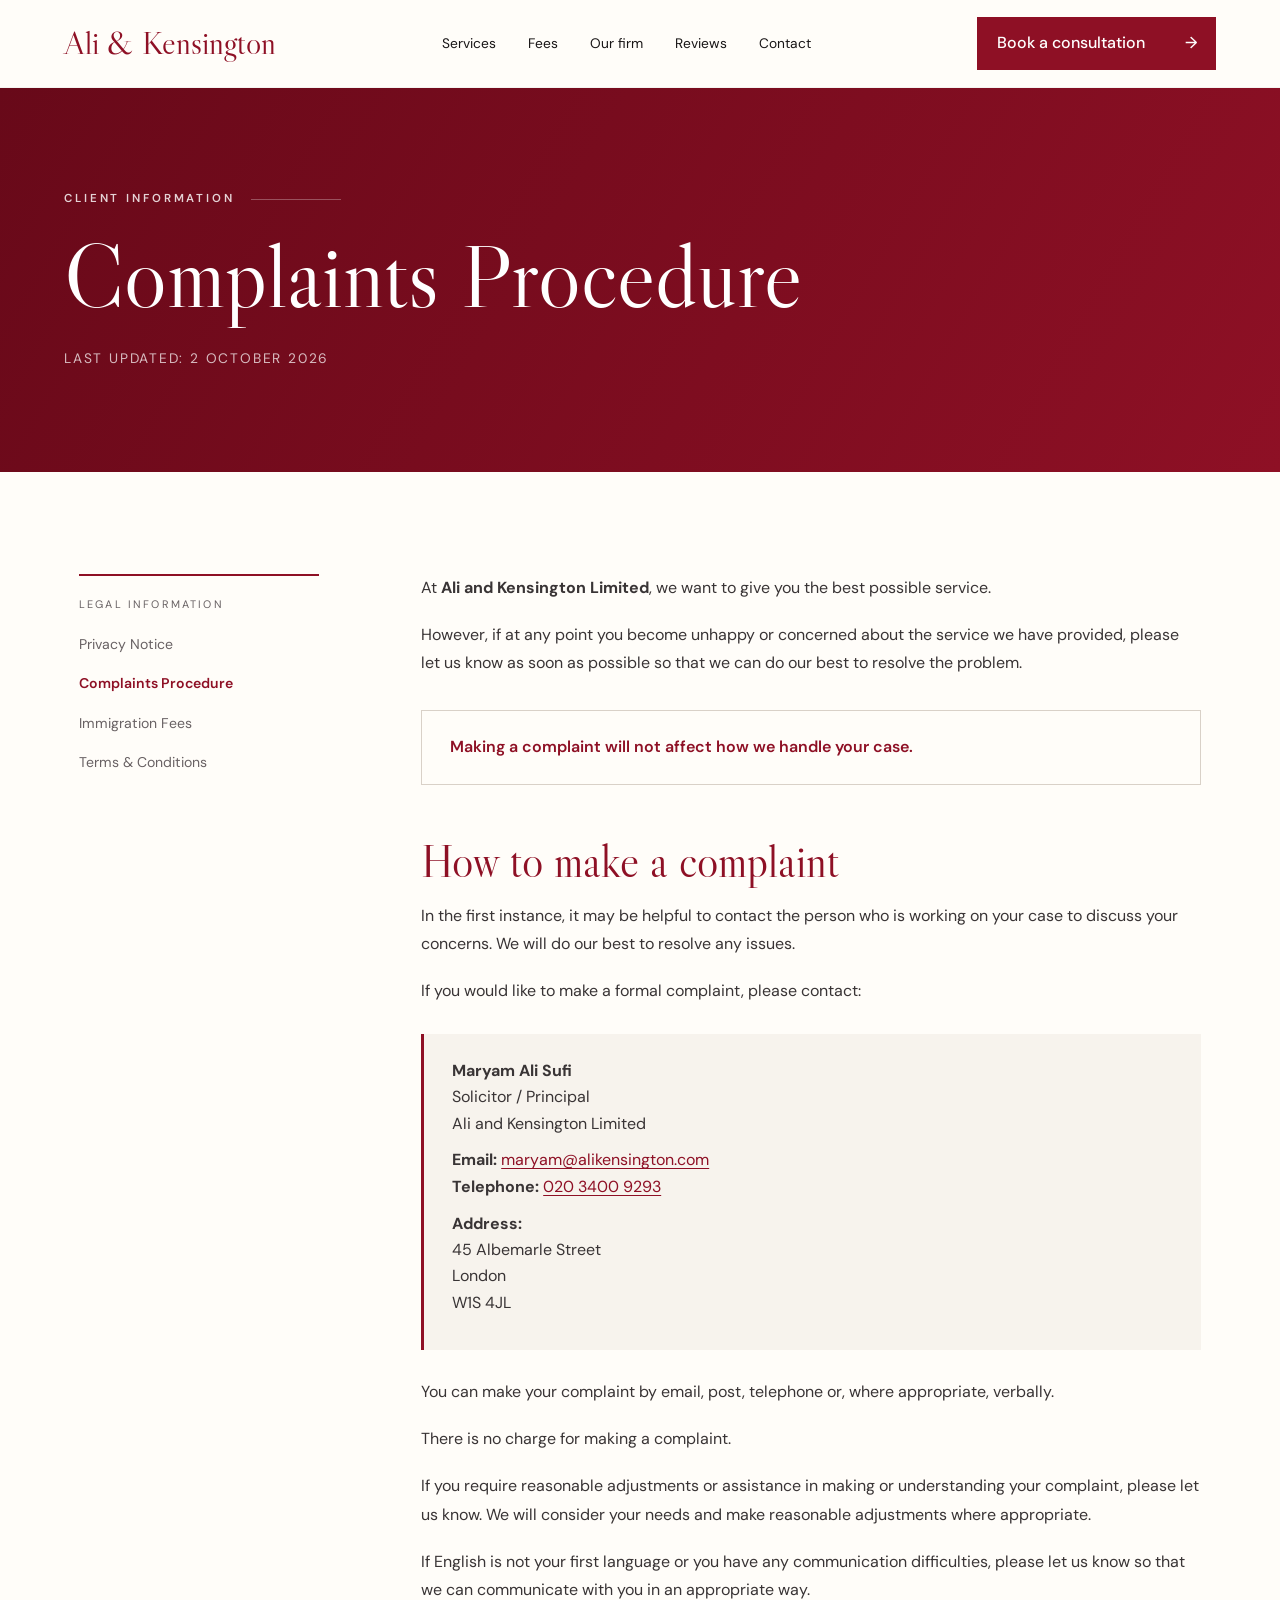
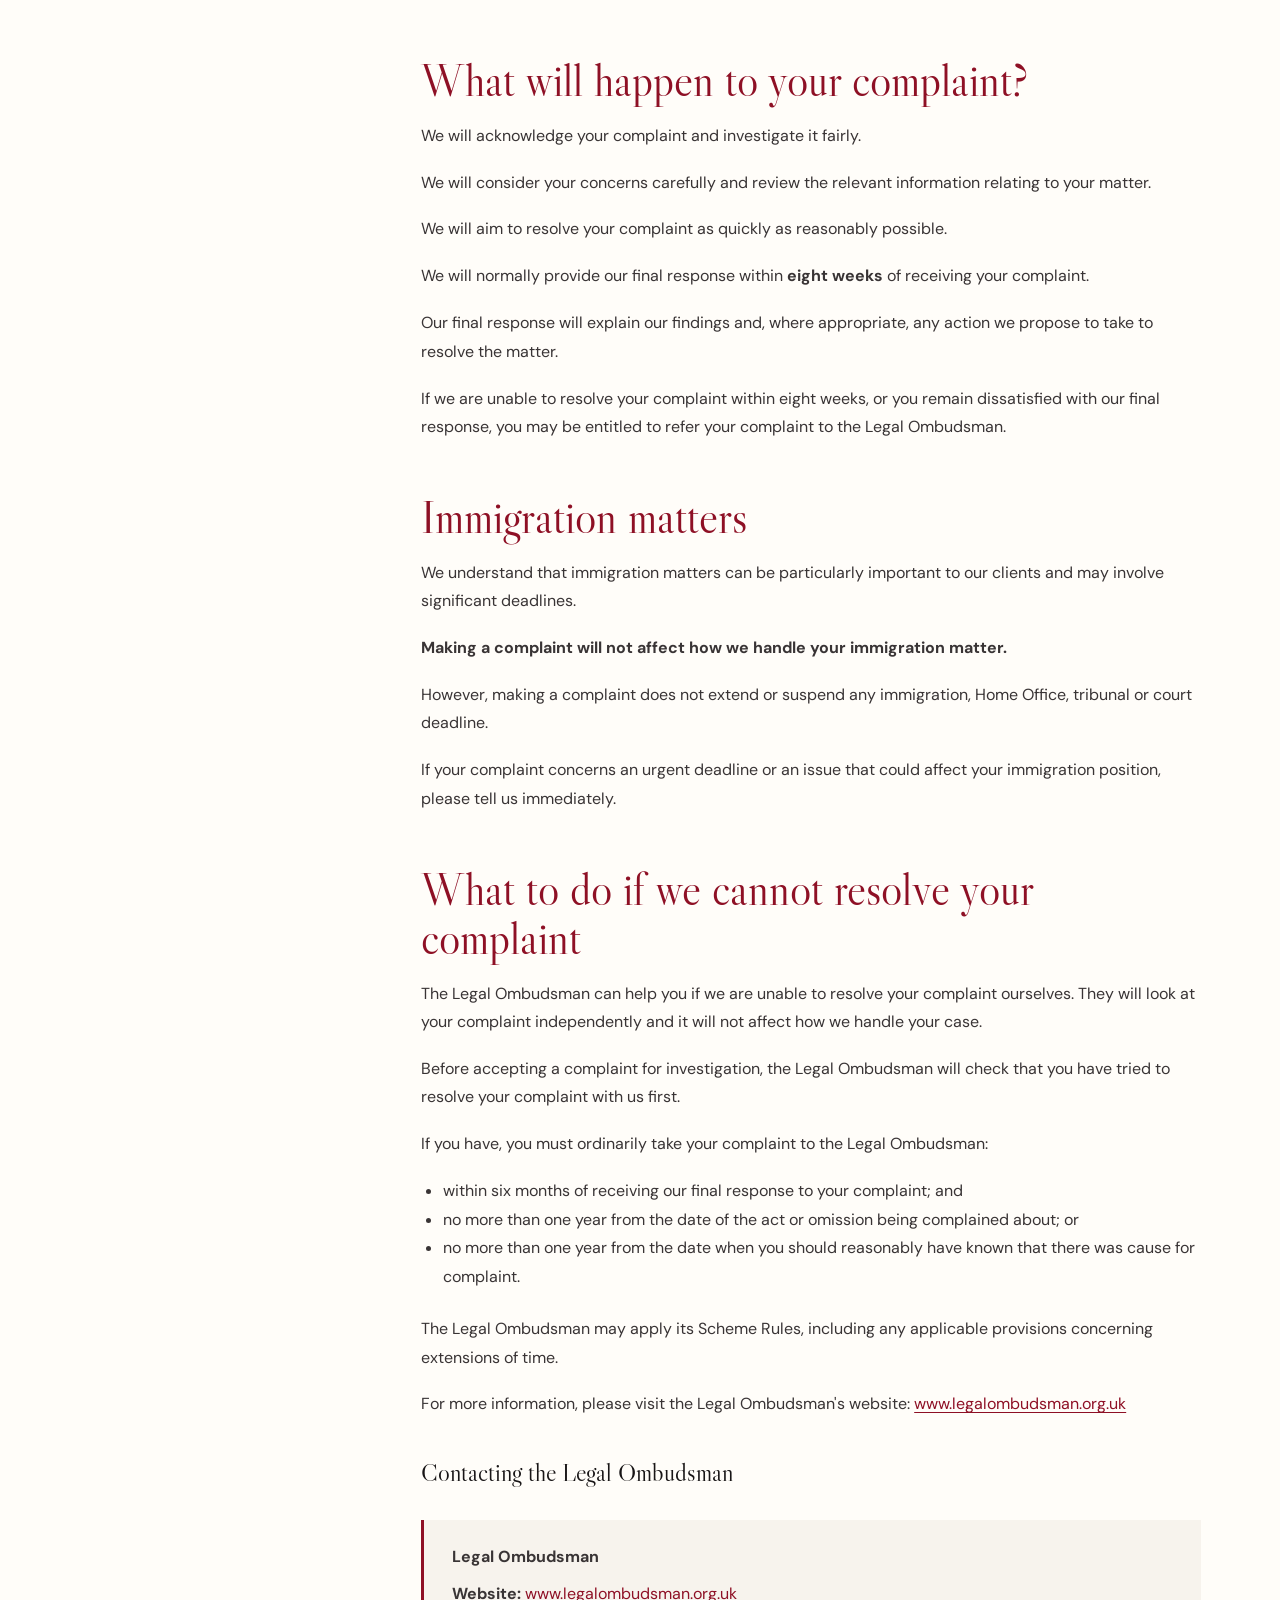
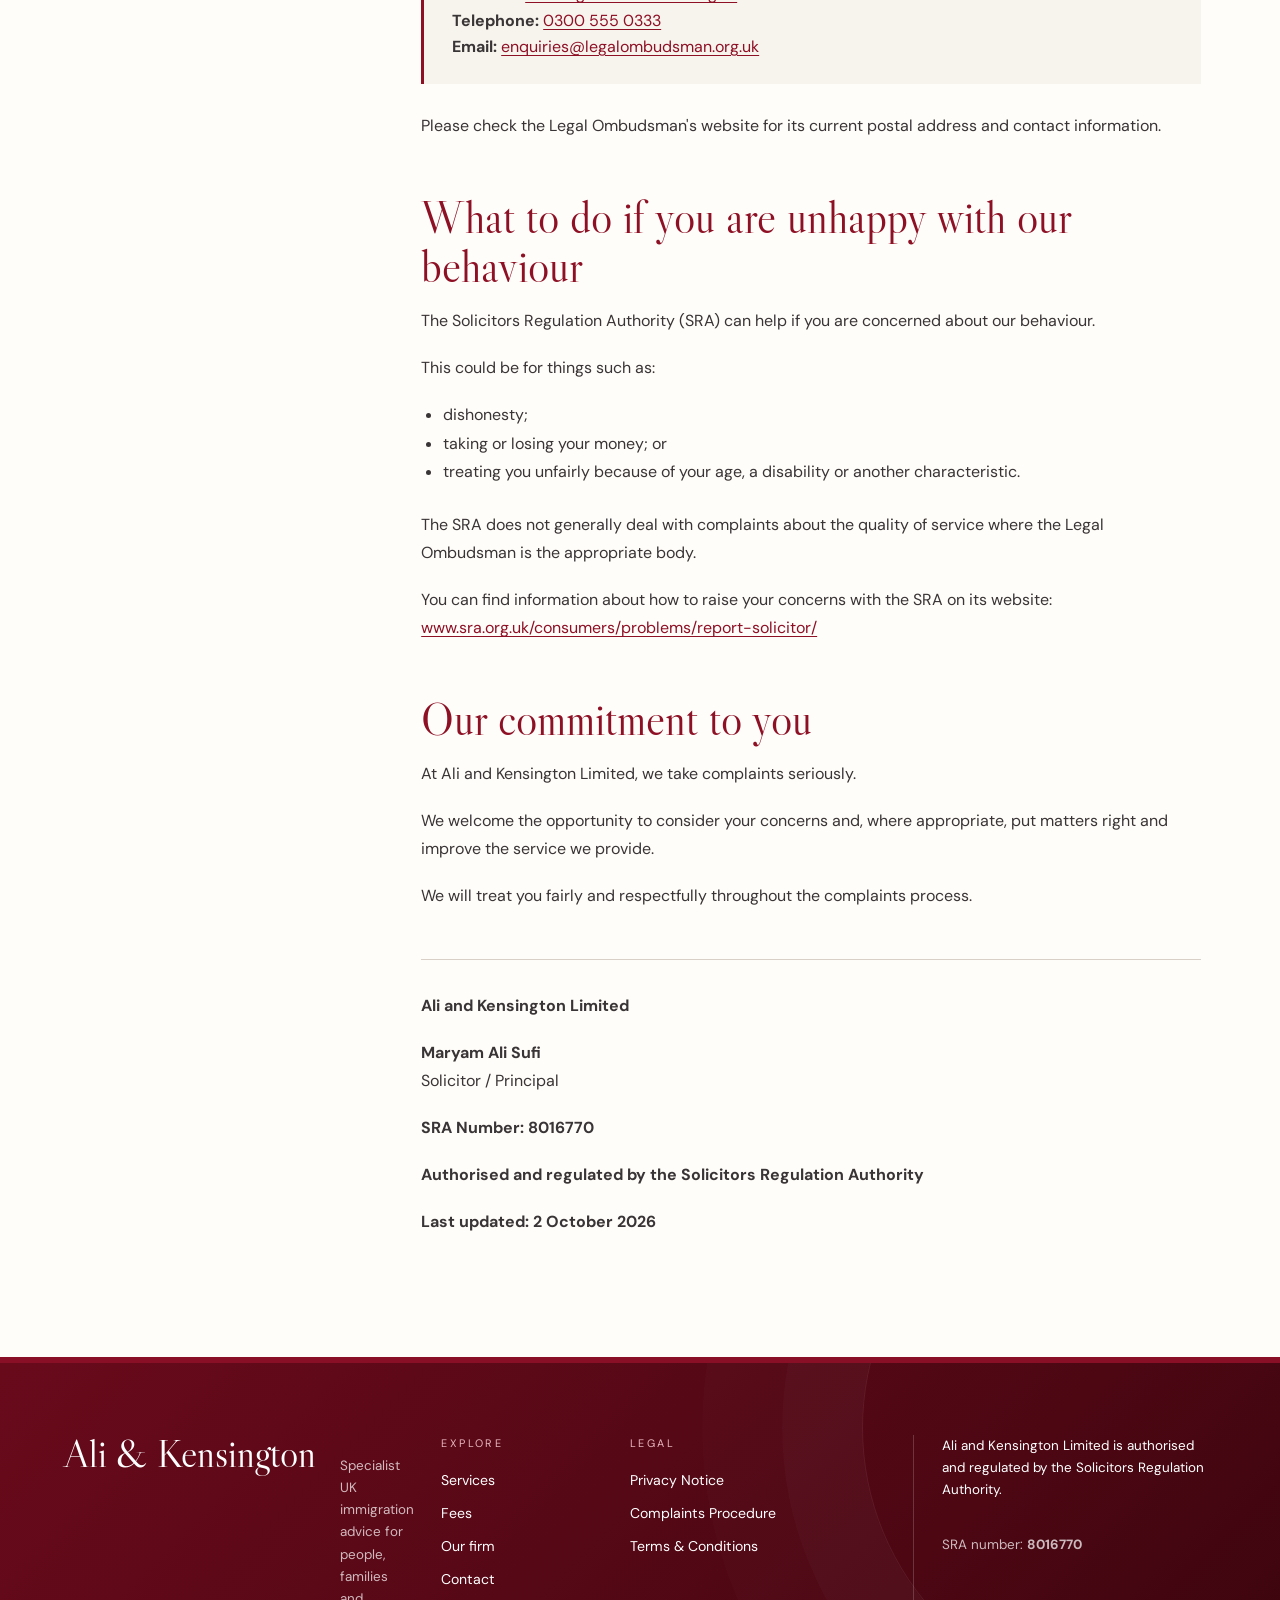
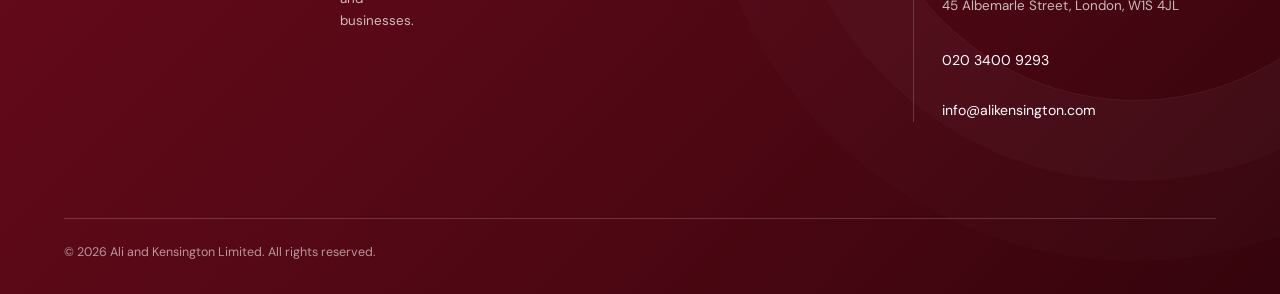
==== commit 6b22d1cb: "Polish brand, badge and footer layout" ====
--- a/complaints.html
+++ b/complaints.html
@@ -90,7 +90,7 @@
     <nav class="footer-links" aria-label="Services and contact"><p>Explore</p><a href="index.html#services">Services</a><a href="fees.html">Fees</a><a href="index.html#firm">Our firm</a><a href="index.html#contact">Contact</a></nav>
     <nav class="footer-links" aria-label="Legal information"><p>Legal</p><a href="privacy.html">Privacy Notice</a><a href="complaints.html">Complaints Procedure</a><a href="terms.html">Terms &amp; Conditions</a></nav>
     <div class="footer-regulatory"><p>Ali and Kensington Limited is authorised and regulated by the Solicitors Regulation Authority.</p><p>SRA number: <strong>8016770</strong></p><address>45 Albemarle Street, London, W1S 4JL</address><a href="tel:+442034009293">020 3400 9293</a><a href="mailto:info@alikensington.com">info@alikensington.com</a></div>
-    <div class="sra-badge footer-sra-badge"><div class="sra-badge-ratio"><iframe title="SRA Digital Badge" frameborder="0" scrolling="no" allowtransparency="true" src="https://cdn.yoshki.com/iframe/55845r.html"></iframe></div></div>
+    <div class="sra-badge footer-sra-badge"><div style="max-width:275px;max-height:163px;"><div style="position:relative;padding-bottom:59.1%;height:auto;overflow:hidden;"><iframe title="SRA Digital Badge" frameborder="0" scrolling="no" allowtransparency="true" src="https://cdn.yoshki.com/iframe/55845r.html" style="border:0;margin:0;padding:0;background-color:transparent;top:0;left:0;width:100%;height:100%;position:absolute;"></iframe></div></div></div>
     <p class="copyright">© <span data-year></span> Ali and Kensington Limited. All rights reserved.</p>
   </footer>
   <script src="script.js"></script>
--- a/styles.css
+++ b/styles.css
@@ -80,29 +80,30 @@
 @media(prefers-reduced-motion:reduce){.hero-media{display:none}}
 
 /* Regulatory footer */
-.site-footer{grid-template-columns:minmax(220px,1.25fr) repeat(2,minmax(130px,.55fr)) minmax(260px,1fr);align-items:start;background:#211b1d;color:#fff}
-.site-footer .wordmark{color:#fff}
-.footer-brand p,.footer-regulatory p{color:rgba(255,255,255,.68);font-size:.84rem;line-height:1.65}
-.footer-brand p{max-width:300px}
-.footer-links{display:flex;flex-direction:column;gap:.6rem}
-.footer-links p{margin:0 0 .35rem;text-transform:uppercase;letter-spacing:.2em;font-size:.68rem;color:rgba(255,255,255,.48)}
-.site-footer .footer-links a,.footer-regulatory a{font-size:.86rem;color:#fff;text-decoration:none}
-.site-footer .footer-links a:hover,.footer-regulatory a:hover{color:#e8b7bf}
-.footer-regulatory{display:flex;flex-direction:column;align-items:flex-start}
-.footer-regulatory p{margin:0 0 .5rem}
-.footer-regulatory address{font-style:normal;color:rgba(255,255,255,.68);font-size:.84rem;margin:.35rem 0 .5rem}
+.wordmark span{font-size:1em}
+.site-footer{position:relative;padding:4.5rem clamp(1.5rem,5vw,5rem) 2rem;display:grid;grid-template-columns:repeat(12,1fr);gap:2.5rem 1.75rem;align-items:start;background:linear-gradient(135deg,#690a1b 0%,#4c0713 62%,#35040c 100%);color:#fff;border-top:6px solid #890f26;overflow:hidden}
+.site-footer:before{content:"";position:absolute;right:-8rem;top:-13rem;width:34rem;height:34rem;border:1px solid rgba(255,255,255,.08);border-radius:50%;box-shadow:0 0 0 5rem rgba(255,255,255,.018),0 0 0 10rem rgba(255,255,255,.012);pointer-events:none}
+.site-footer .wordmark{color:#fff;font-size:clamp(2rem,3vw,3rem);line-height:1}
+.footer-brand{display:block;grid-column:1/5;position:relative;z-index:1}
+.footer-brand p,.footer-regulatory p{color:rgba(255,255,255,.72);font-size:.84rem;line-height:1.65}
+.footer-brand p{max-width:320px;margin:1.25rem 0 0}
+.footer-links{display:flex;flex-direction:column;gap:.7rem;position:relative;z-index:1}
+.footer-links:nth-of-type(1){grid-column:5/7}.footer-links:nth-of-type(2){grid-column:7/10}
+.footer-links p{margin:0 0 .45rem;text-transform:uppercase;letter-spacing:.22em;font-size:.68rem;color:#e8b7bf}
+.site-footer .footer-links a,.footer-regulatory a{width:fit-content;font-size:.88rem;color:#fff;text-decoration:none;transition:color .2s ease}
+.site-footer .footer-links a:hover,.footer-regulatory a:hover{color:#f2cbd1}
+.footer-regulatory{grid-column:10/13;display:flex;flex-direction:column;align-items:flex-start;position:relative;z-index:1;border-left:1px solid rgba(255,255,255,.18);padding-left:1.75rem}
+.footer-regulatory p{margin:0 0 .55rem}.footer-regulatory p:first-child{color:#fff}
+.footer-regulatory address{font-style:normal;color:rgba(255,255,255,.72);font-size:.84rem;margin:.4rem 0 .6rem}
 .footer-regulatory a+a{margin-top:.25rem}
-.site-footer .copyright{color:rgba(255,255,255,.5);border-top-color:rgba(255,255,255,.15)}
-@media(max-width:1050px){.site-footer{grid-template-columns:1.2fr repeat(2,.7fr)}.footer-regulatory{grid-column:1/-1;border-top:1px solid rgba(255,255,255,.15);padding-top:1.5rem}.site-footer>p:not(.copyright){display:block}}
-.footer-brand{display:block}
+.site-footer .copyright{grid-column:1/-1;margin:1rem 0 0;padding-top:1.5rem;color:rgba(255,255,255,.58);border-top:1px solid rgba(255,255,255,.18);font-size:.78rem;position:relative;z-index:1}
+@media(max-width:1050px){.site-footer{grid-template-columns:repeat(6,1fr)}.footer-brand{grid-column:1/4}.footer-links:nth-of-type(1){grid-column:4/5}.footer-links:nth-of-type(2){grid-column:5/7}.footer-regulatory{grid-column:1/4;border-left:0;border-top:1px solid rgba(255,255,255,.18);padding:1.75rem 0 0}.site-footer>p:not(.copyright){display:block}}
 @media(max-width:1250px){.header-cta{display:none}}
-@media(max-width:760px){.site-footer{grid-template-columns:1fr 1fr}.footer-brand,.footer-regulatory,.site-footer .copyright{grid-column:1/-1}.footer-brand{display:block;margin-bottom:1rem}.footer-regulatory{display:flex;margin-top:1rem}.site-footer .copyright{grid-column:1/-1}}
+@media(max-width:760px){.site-footer{grid-template-columns:1fr 1fr;padding-top:3.5rem;gap:2.25rem 1.25rem}.footer-brand,.footer-regulatory,.site-footer .copyright{grid-column:1/-1}.footer-links:nth-of-type(1){grid-column:1}.footer-links:nth-of-type(2){grid-column:2}.footer-brand{display:block;margin-bottom:.25rem}.footer-regulatory{display:flex;margin-top:0;padding-top:1.75rem}.site-footer .copyright{grid-column:1/-1}.site-footer:before{right:-18rem}}
 
 /* Official SRA digital badge - authorised 275px by 163px size */
-.sra-badge{width:275px;max-width:275px;max-height:163px;overflow:hidden}
-.sra-badge-ratio{position:relative;width:275px;height:163px;overflow:hidden}
-.sra-badge iframe{position:absolute;inset:0;width:275px;height:163px;border:0;margin:0;padding:0;background:transparent}
+.sra-badge{width:275px;max-width:100%;max-height:163px;overflow:hidden}
 .hero-sra-badge{position:absolute;z-index:2;right:clamp(1.5rem,5vw,5rem);bottom:2rem}
-.footer-sra-badge{grid-column:4;justify-self:end;margin-top:1rem}
-@media(max-width:1050px){.footer-sra-badge{grid-column:1/-1;justify-self:end}}
-@media(max-width:760px){.hero-sra-badge{right:1.25rem;top:1.25rem;bottom:auto}.footer-sra-badge{grid-column:1/-1;justify-self:end;margin-top:.5rem}}
+.footer-sra-badge{grid-column:10/13;justify-self:start;margin-left:1.75rem;position:relative;z-index:1}
+@media(max-width:1050px){.footer-sra-badge{grid-column:4/7;grid-row:2;justify-self:end;margin-left:0}}
+@media(max-width:760px){.hero-sra-badge{right:1.25rem;top:1.25rem;bottom:auto}.footer-sra-badge{grid-column:1/-1;grid-row:auto;justify-self:start;margin-top:0}}
